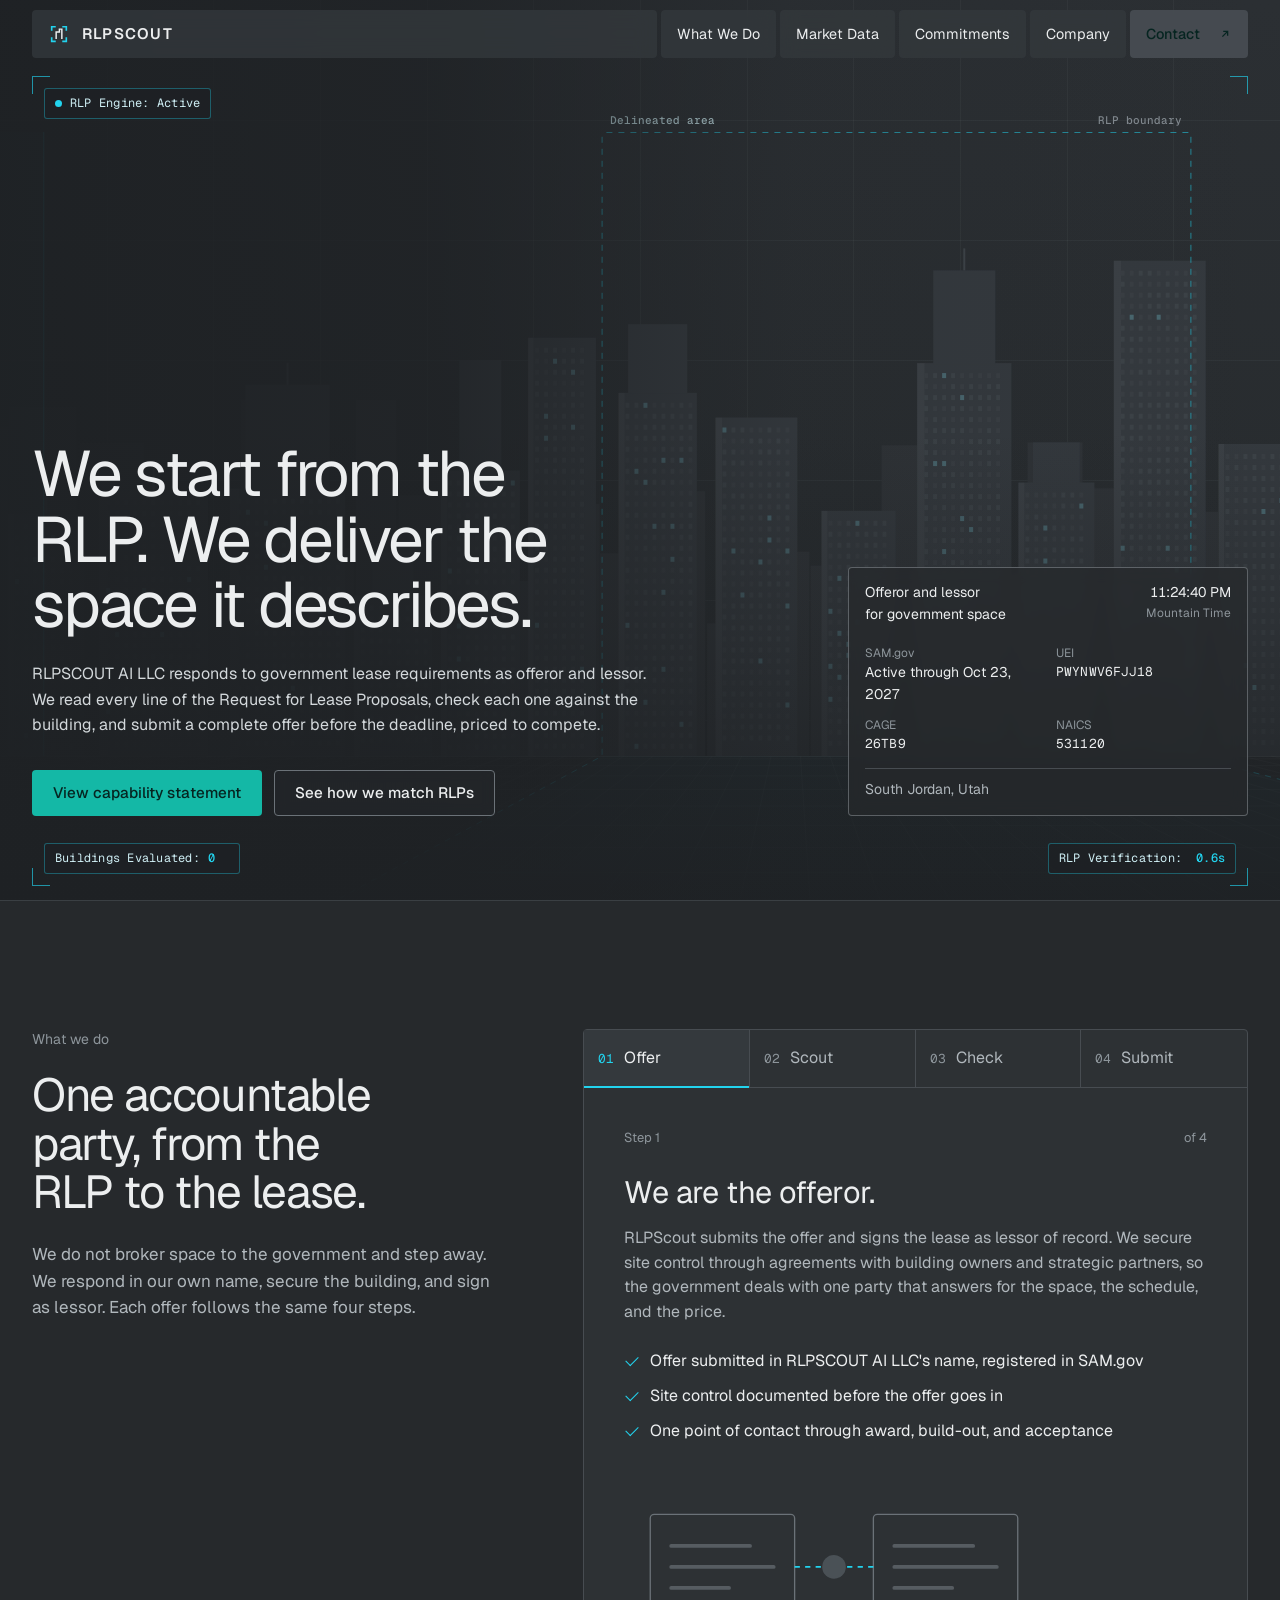
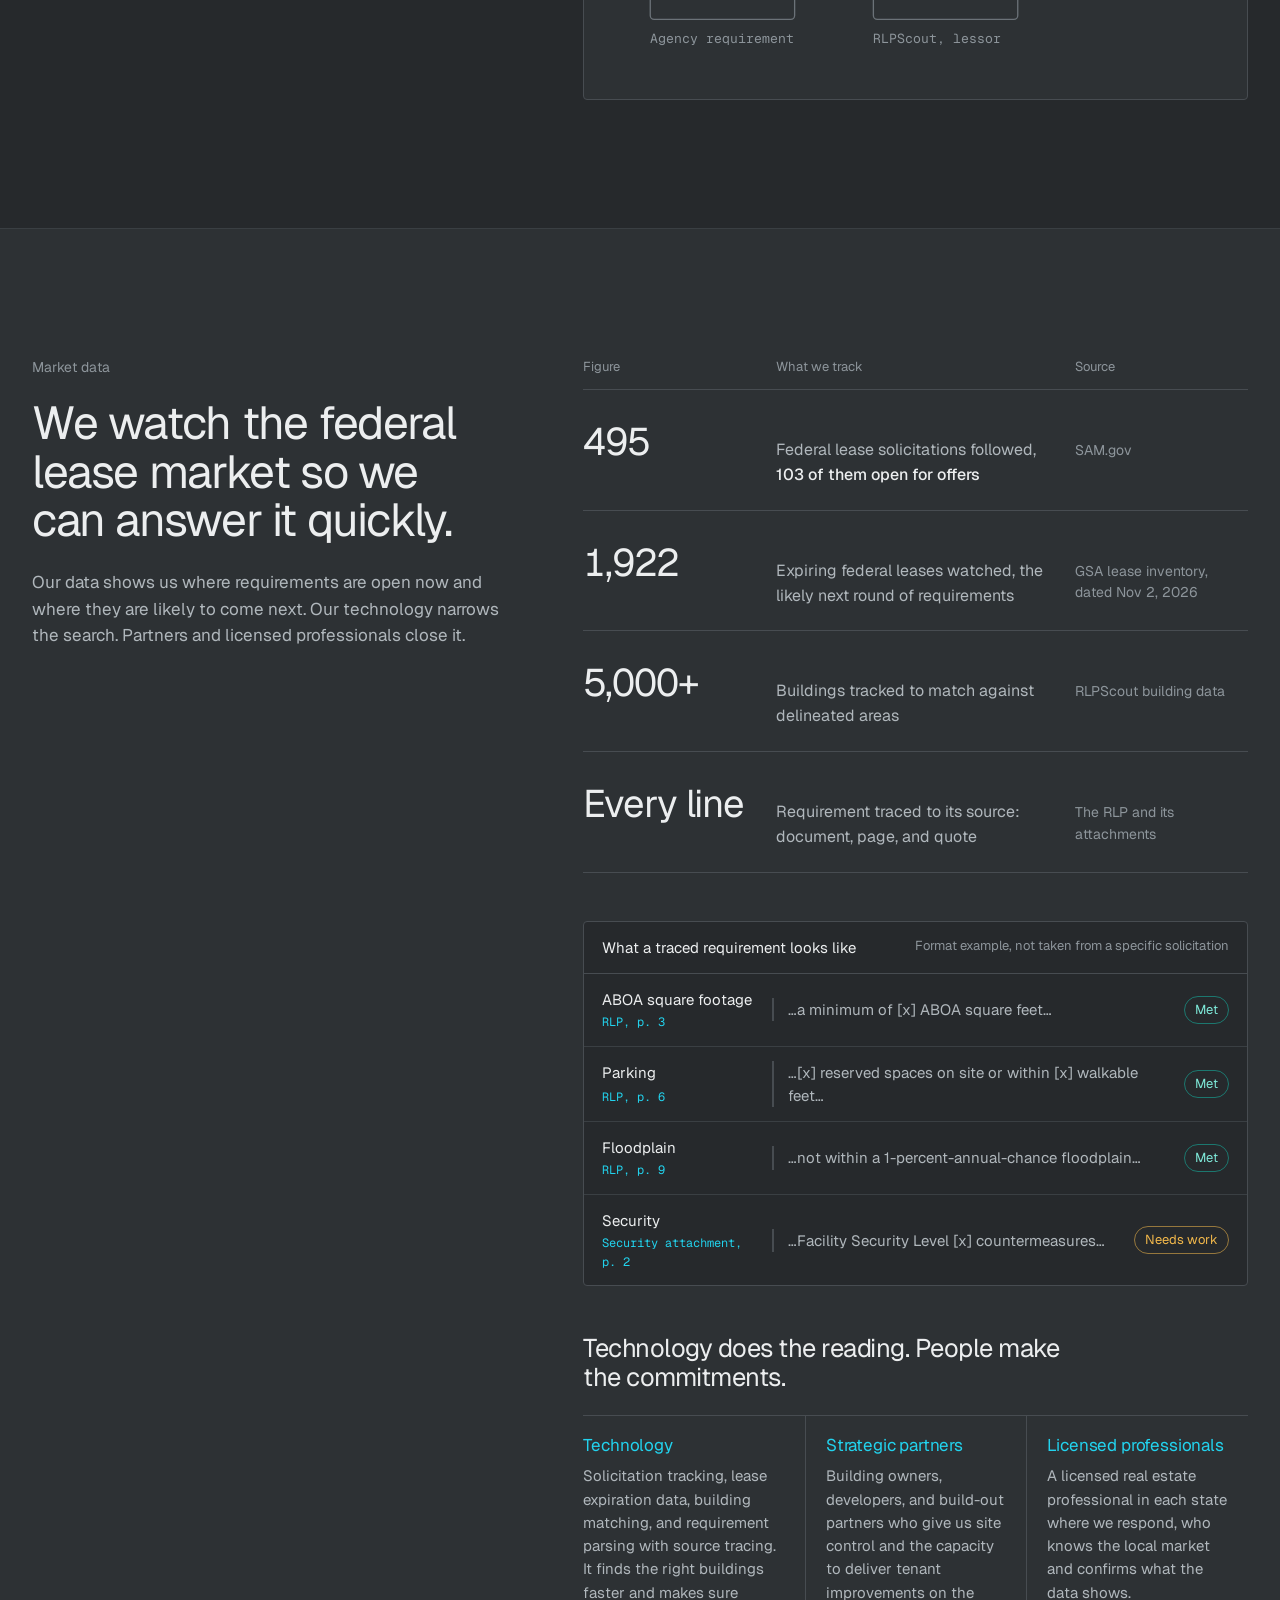
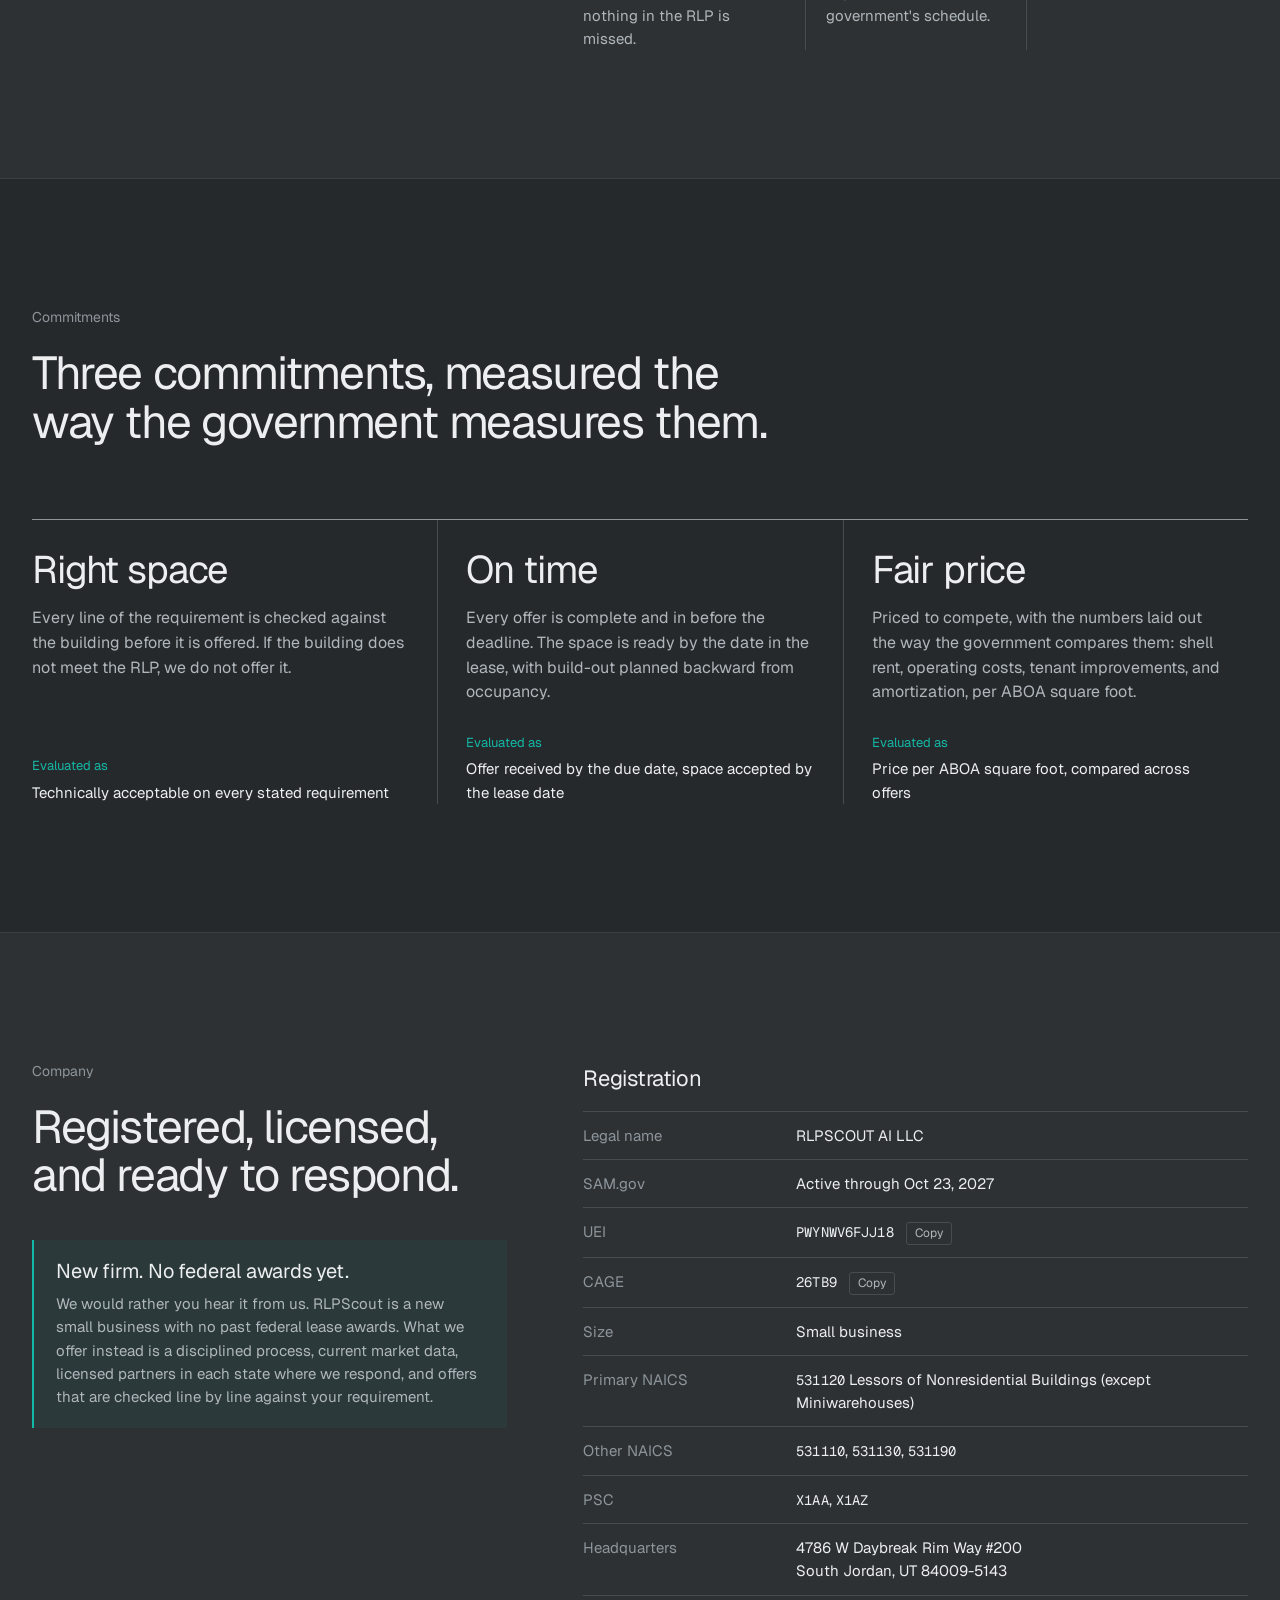
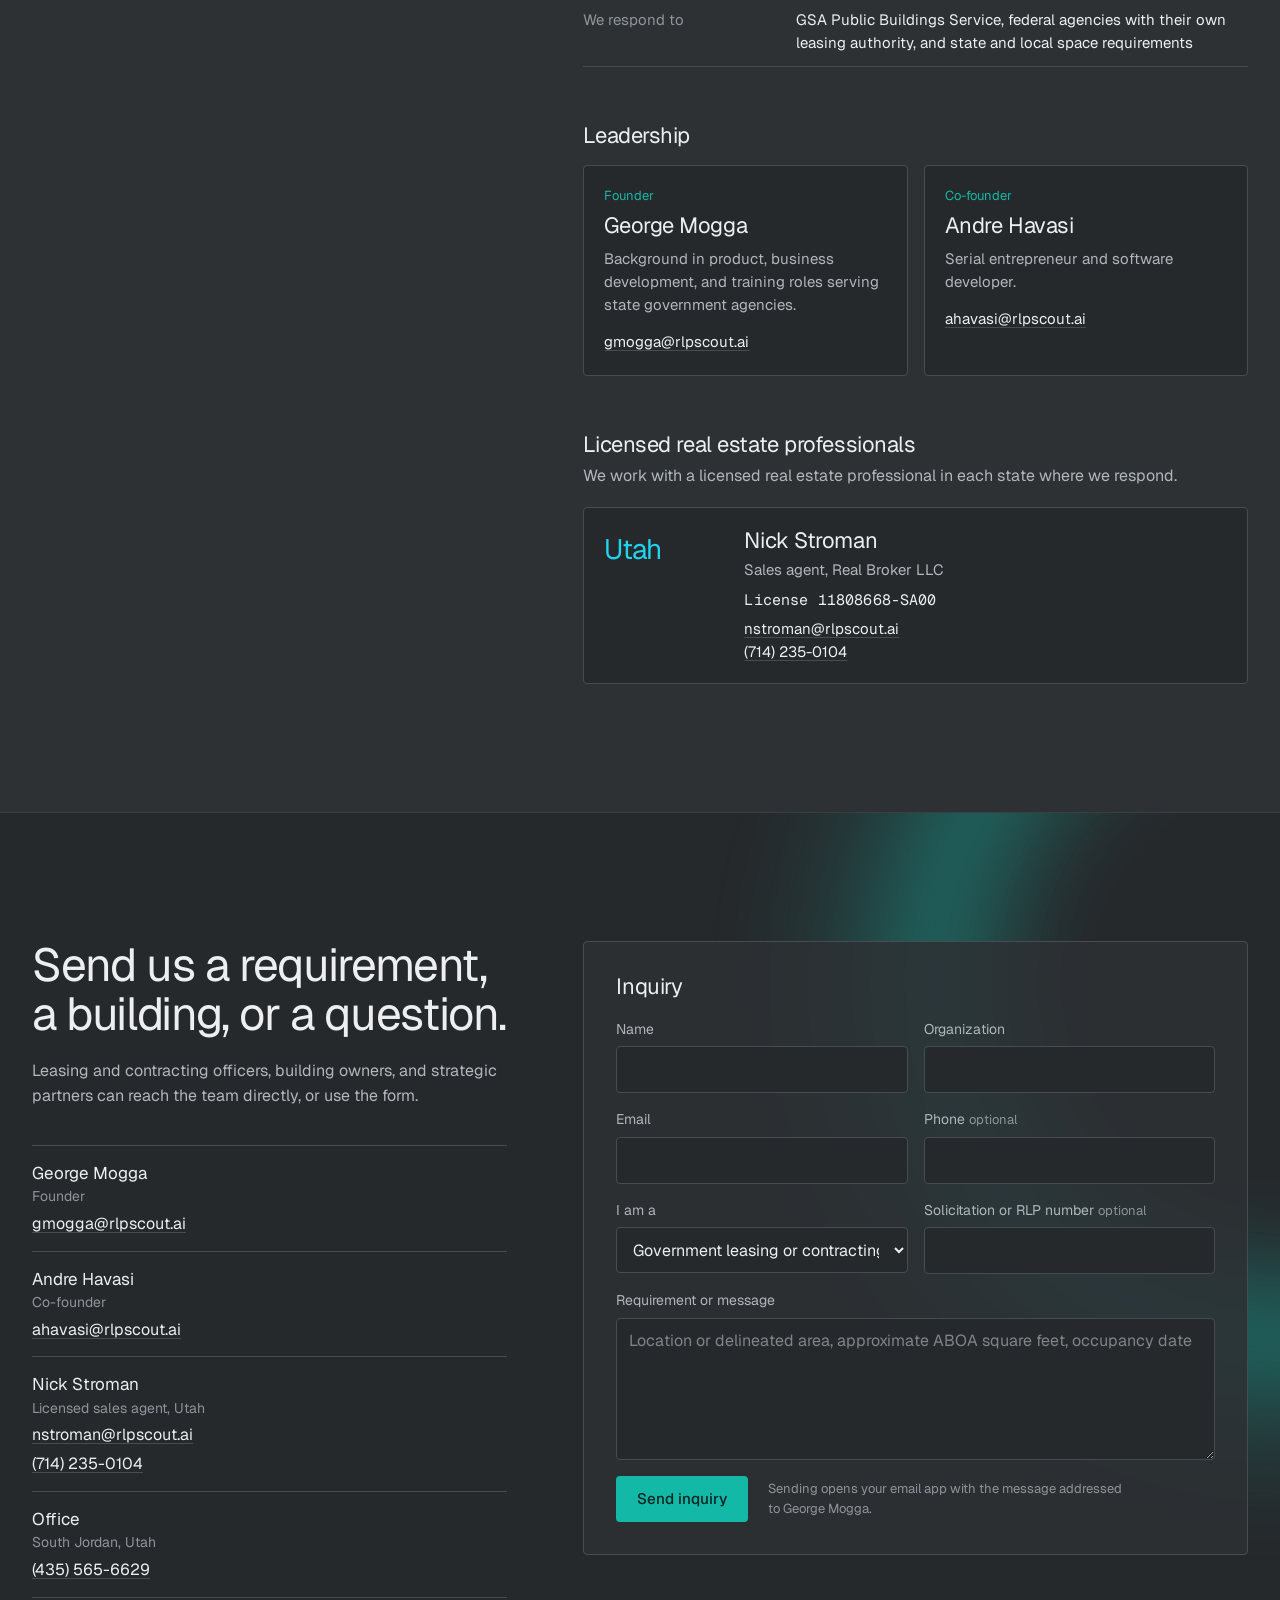
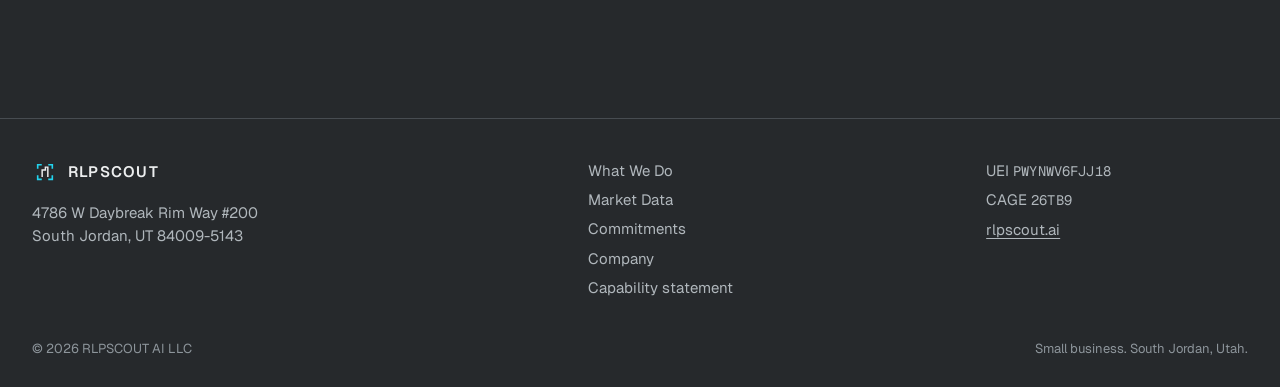
==== index.html @ c1b36104 "Add RLPSCOUT AI LLC website Responsive single-page site with canvas hero (delineated-area skyline sc" ====
<!doctype html>
<html lang="en">
<head>
  <meta charset="utf-8">
  <meta name="viewport" content="width=device-width, initial-scale=1">
  <title>RLPSCOUT AI LLC | Government lease offeror and lessor</title>
  <meta name="description" content="RLPSCOUT AI LLC responds to government Requests for Lease Proposals as offeror and lessor. We check every line of the RLP against the building, trace each requirement to its source, and submit complete offers on time at a competitive price.">
  <meta name="theme-color" content="#26292c">
  <link rel="icon" href="assets/mark.svg" type="image/svg+xml">
  <link rel="preconnect" href="https://fonts.googleapis.com">
  <link rel="preconnect" href="https://fonts.gstatic.com" crossorigin>
  <link href="https://fonts.googleapis.com/css2?family=Geist:wght@300;400;500;600&family=Geist+Mono:wght@400;500&display=swap" rel="stylesheet">
  <link rel="stylesheet" href="css/styles.css">
</head>
<body>
  <a class="skip" href="#main">Skip to content</a>

  <!-- ============ HEADER ============ -->
  <header class="site-header" id="top">
    <nav class="nav" aria-label="Primary">
      <a class="brand" href="#top" aria-label="RLPSCOUT home">
        <svg class="brand-mark" viewBox="0 0 32 32" aria-hidden="true">
          <path d="M7 12V7h5M20 7h5v5M25 20v5h-5M12 25H7v-5" stroke="currentColor" stroke-width="2" fill="none"/>
          <path d="M12.5 22V13.5h4V10h3v12" stroke="#eceeef" stroke-width="1.8" fill="none"/>
        </svg>
        <span class="brand-word">RLPSCOUT</span>
      </a>
      <button class="nav-toggle" type="button" aria-expanded="false" aria-controls="nav-links">
        <span class="sr-only">Menu</span>
        <span class="nav-toggle-bars" aria-hidden="true"></span>
      </button>
      <div class="nav-links" id="nav-links">
        <a href="#what-we-do">What We Do</a>
        <a href="#market-data">Market Data</a>
        <a href="#commitments">Commitments</a>
        <a href="#company">Company</a>
        <a class="nav-cta" href="#contact">Contact
          <svg viewBox="0 0 16 16" aria-hidden="true"><path d="M5 11l6-6M6 5h5v5" stroke="currentColor" stroke-width="1.5" fill="none"/></svg>
        </a>
      </div>
    </nav>
  </header>

  <main id="main">

    <!-- ============ HERO ============ -->
    <section class="hero" aria-labelledby="hero-title">
      <canvas class="hero-canvas" aria-hidden="true"></canvas>
      <div class="hero-scrim" aria-hidden="true"></div>
      <p class="sr-only">Animated illustration: a city skyline is scanned from left to right. Bounding boxes lock onto buildings inside an agency's delineated area and check square footage, parking, floodplain and source references. Buildings outside the boundary are marked excluded.</p>

      <div class="hud" aria-hidden="true">
        <div class="hud-corner tl"></div><div class="hud-corner tr"></div>
        <div class="hud-corner bl"></div><div class="hud-corner br"></div>
        <div class="hud-status"><span class="hud-dot"></span><span data-hud="status">RLP Engine: Active</span></div>
        <div class="hud-readout hud-left">Buildings Evaluated: <b data-hud="count">0</b></div>
        <div class="hud-readout hud-right">RLP Verification: <b data-hud="timer">0.0s</b></div>
      </div>

      <div class="hero-inner">
        <div class="hero-copy">
          <h1 id="hero-title">We start from the RLP. We deliver the space it describes.</h1>
          <p class="hero-lede">RLPSCOUT AI LLC responds to government lease requirements as offeror and lessor. We read every line of the Request for Lease Proposals, check each one against the building, and submit a complete offer before the deadline, priced to compete.</p>
          <div class="hero-actions">
            <button class="btn btn-primary" type="button" data-open-cap>View capability statement</button>
            <a class="btn btn-ghost" href="#what-we-do">See how we match RLPs</a>
          </div>
        </div>

        <aside class="hero-card" aria-label="Registration summary">
          <div class="hero-card-row">
            <p>Offeror and lessor<br>for government space</p>
            <p class="hero-clock"><span data-clock>--:--:--</span><small>Mountain Time</small></p>
          </div>
          <dl class="hero-card-data">
            <div><dt>SAM.gov</dt><dd>Active through Oct 23, 2027</dd></div>
            <div><dt>UEI</dt><dd class="mono">PWYNWV6FJJ18</dd></div>
            <div><dt>CAGE</dt><dd class="mono">26TB9</dd></div>
            <div><dt>NAICS</dt><dd class="mono">531120</dd></div>
          </dl>
          <p class="hero-card-addr">South Jordan, Utah</p>
        </aside>
      </div>
    </section>

    <!-- ============ HOW WE WORK ============ -->
    <section class="section" id="what-we-do" aria-labelledby="work-title">
      <div class="wrap split">
        <div class="split-head">
          <p class="section-label">What we do</p>
          <h2 id="work-title">One accountable party, from the RLP to the lease.</h2>
          <p class="section-intro">We do not broker space to the government and step away. We respond in our own name, secure the building, and sign as lessor. Each offer follows the same four steps.</p>
        </div>

        <div class="steps" data-steps>
          <div class="steps-tabs" role="tablist" aria-label="How we work">
            <button role="tab" id="tab-1" aria-controls="panel-1" aria-selected="true"><span>01</span> Offer</button>
            <button role="tab" id="tab-2" aria-controls="panel-2" aria-selected="false" tabindex="-1"><span>02</span> Scout</button>
            <button role="tab" id="tab-3" aria-controls="panel-3" aria-selected="false" tabindex="-1"><span>03</span> Check</button>
            <button role="tab" id="tab-4" aria-controls="panel-4" aria-selected="false" tabindex="-1"><span>04</span> Submit</button>
          </div>

          <article class="step-panel" role="tabpanel" id="panel-1" aria-labelledby="tab-1" tabindex="0">
            <div class="step-meta"><span>Step 1</span><span>of 4</span></div>
            <h3>We are the offeror.</h3>
            <p>RLPScout submits the offer and signs the lease as lessor of record. We secure site control through agreements with building owners and strategic partners, so the government deals with one party that answers for the space, the schedule, and the price.</p>
            <ul class="ticks">
              <li>Offer submitted in RLPSCOUT AI LLC's name, registered in SAM.gov</li>
              <li>Site control documented before the offer goes in</li>
              <li>One point of contact through award, build-out, and acceptance</li>
            </ul>
            <svg class="step-art" viewBox="0 0 320 140" aria-hidden="true">
              <rect x="20" y="30" width="110" height="80" rx="3" class="a-line"/>
              <path d="M36 54h60M36 70h78M36 86h44" class="a-dim"/>
              <rect x="190" y="30" width="110" height="80" rx="3" class="a-line"/>
              <path d="M206 54h60M206 70h78M206 86h44" class="a-dim"/>
              <path d="M130 70h60" class="a-accent" stroke-dasharray="4 4"/>
              <circle cx="160" cy="70" r="9" class="a-fill"/>
              <text x="20" y="128" class="a-text">Agency requirement</text>
              <text x="190" y="128" class="a-text">RLPScout, lessor</text>
            </svg>
          </article>

          <article class="step-panel" role="tabpanel" id="panel-2" aria-labelledby="tab-2" tabindex="0" hidden>
            <div class="step-meta"><span>Step 2</span><span>of 4</span></div>
            <h3>We search inside the delineated area.</h3>
            <p>The delineated area in the RLP is a hard boundary, so we treat it as one. We match the boundary against more than 5,000 tracked buildings, then work with our licensed real estate professional in that state to confirm availability, ownership, and the owner's willingness to commit.</p>
            <ul class="ticks">
              <li>Candidates plotted against the exact boundary streets</li>
              <li>Buildings outside the boundary excluded, not argued for</li>
              <li>Local market checked by a licensed professional on the ground</li>
            </ul>
            <svg class="step-art" viewBox="0 0 320 140" aria-hidden="true">
              <rect x="70" y="14" width="180" height="104" class="a-accent" stroke-dasharray="5 4"/>
              <rect x="22" y="70" width="24" height="40" class="a-dim-fill"/>
              <rect x="96" y="52" width="34" height="58" class="a-fill"/>
              <rect x="146" y="38" width="28" height="72" class="a-fill"/>
              <rect x="190" y="62" width="40" height="48" class="a-dim-fill"/>
              <rect x="276" y="48" width="26" height="62" class="a-dim-fill"/>
              <rect x="92" y="48" width="42" height="66" class="a-line-accent"/>
              <rect x="142" y="34" width="36" height="80" class="a-line-accent"/>
              <text x="74" y="132" class="a-text">Delineated area</text>
              <text x="250" y="132" class="a-text">Excluded</text>
            </svg>
          </article>

          <article class="step-panel" role="tabpanel" id="panel-3" aria-labelledby="tab-3" tabindex="0" hidden>
            <div class="step-meta"><span>Step 3</span><span>of 4</span></div>
            <h3>We check every line against the building.</h3>
            <p>We parse the RLP and its attachments into individual requirements: ABOA square footage, parking, security, floodplain, accessibility, fire and life safety, and the delivery schedule. Every requirement is traced to its source, by document, page, and quote, and marked as met, not met, or needing work before we offer.</p>
            <ul class="ticks">
              <li>Each requirement linked to the exact page and wording</li>
              <li>Gaps found before submission, not after award</li>
              <li>A reviewer can follow every decision back to the RLP</li>
            </ul>
            <svg class="step-art" viewBox="0 0 320 140" aria-hidden="true">
              <rect x="20" y="16" width="280" height="24" rx="2" class="a-line"/>
              <rect x="20" y="48" width="280" height="24" rx="2" class="a-line"/>
              <rect x="20" y="80" width="280" height="24" rx="2" class="a-line"/>
              <path d="M32 28h110M32 60h90M32 92h120" class="a-dim"/>
              <text x="200" y="32" class="a-text">p.14</text>
              <text x="200" y="64" class="a-text">p.22</text>
              <text x="200" y="96" class="a-text">p.31</text>
              <path d="M272 28l5 5 9-10M272 60l5 5 9-10" class="a-accent"/>
              <path d="M274 87l10 10M284 87l-10 10" class="a-warn"/>
              <text x="20" y="128" class="a-text">Requirement, source, status</text>
            </svg>
          </article>

          <article class="step-panel" role="tabpanel" id="panel-4" aria-labelledby="tab-4" tabindex="0" hidden>
            <div class="step-meta"><span>Step 4</span><span>of 4</span></div>
            <h3>We submit a complete package before the deadline.</h3>
            <p>An incomplete offer is a weak offer. We assemble everything the RLP asks for, check it against the submission list, and deliver it before the due date and time.</p>
            <ul class="forms-list">
              <li><b>GSA Form 1364</b> Proposal to Lease Space</li>
              <li><b>GSA Form 1217</b> Lessor's Annual Cost Statement</li>
              <li><b>GSA Form 3518-SAM</b> Representations and Certifications</li>
              <li><b>GSA Form 12000</b> Prelease Fire Protection and Life Safety Evaluation</li>
              <li><b>Floor plans</b> Showing the offered space and ABOA calculation</li>
              <li><b>Site control</b> Evidence of the right to offer the building</li>
              <li><b>FEMA flood map</b> Floodplain status for the site</li>
            </ul>
          </article>
        </div>
      </div>
    </section>

    <!-- ============ MARKET DATA ============ -->
    <section class="section section-alt" id="market-data" aria-labelledby="data-title">
      <div class="wrap split">
        <div class="split-head">
          <p class="section-label">Market data</p>
          <h2 id="data-title">We watch the federal lease market so we can answer it quickly.</h2>
          <p class="section-intro">Our data shows us where requirements are open now and where they are likely to come next. Our technology narrows the search. Partners and licensed professionals close it.</p>
        </div>

        <div class="data-body">
          <table class="ledger">
            <caption class="sr-only">What RLPScout tracks</caption>
            <thead>
              <tr><th scope="col">Figure</th><th scope="col">What we track</th><th scope="col">Source</th></tr>
            </thead>
            <tbody>
              <tr>
                <td class="ledger-num">495</td>
                <td>Federal lease solicitations followed, <strong>103 of them open for offers</strong></td>
                <td>SAM.gov</td>
              </tr>
              <tr>
                <td class="ledger-num">1,922</td>
                <td>Expiring federal leases watched, the likely next round of requirements</td>
                <td>GSA lease inventory, dated Nov 2, 2026</td>
              </tr>
              <tr>
                <td class="ledger-num">5,000+</td>
                <td>Buildings tracked to match against delineated areas</td>
                <td>RLPScout building data</td>
              </tr>
              <tr>
                <td class="ledger-num">Every line</td>
                <td>Requirement traced to its source: document, page, and quote</td>
                <td>The RLP and its attachments</td>
              </tr>
            </tbody>
          </table>

          <figure class="trace">
            <figcaption>
              <span>What a traced requirement looks like</span>
              <small>Format example, not taken from a specific solicitation</small>
            </figcaption>
            <div class="trace-rows" role="list">
              <div class="trace-row" role="listitem">
                <span class="trace-req">ABOA square footage</span>
                <span class="trace-src">RLP, p. 3</span>
                <q>…a minimum of [x] ABOA square feet…</q>
                <span class="status ok">Met</span>
              </div>
              <div class="trace-row" role="listitem">
                <span class="trace-req">Parking</span>
                <span class="trace-src">RLP, p. 6</span>
                <q>…[x] reserved spaces on site or within [x] walkable feet…</q>
                <span class="status ok">Met</span>
              </div>
              <div class="trace-row" role="listitem">
                <span class="trace-req">Floodplain</span>
                <span class="trace-src">RLP, p. 9</span>
                <q>…not within a 1-percent-annual-chance floodplain…</q>
                <span class="status ok">Met</span>
              </div>
              <div class="trace-row" role="listitem">
                <span class="trace-req">Security</span>
                <span class="trace-src">Security attachment, p. 2</span>
                <q>…Facility Security Level [x] countermeasures…</q>
                <span class="status work">Needs work</span>
              </div>
            </div>
          </figure>

          <div class="staffing">
            <h3>Technology does the reading. People make the commitments.</h3>
            <div class="staffing-grid">
              <div>
                <h4>Technology</h4>
                <p>Solicitation tracking, lease expiration data, building matching, and requirement parsing with source tracing. It finds the right buildings faster and makes sure nothing in the RLP is missed.</p>
              </div>
              <div>
                <h4>Strategic partners</h4>
                <p>Building owners, developers, and build-out partners who give us site control and the capacity to deliver tenant improvements on the government's schedule.</p>
              </div>
              <div>
                <h4>Licensed professionals</h4>
                <p>A licensed real estate professional in each state where we respond, who knows the local market and confirms what the data shows.</p>
              </div>
            </div>
          </div>
        </div>
      </div>
    </section>

    <!-- ============ COMMITMENTS ============ -->
    <section class="section" id="commitments" aria-labelledby="commit-title">
      <div class="wrap">
        <div class="commit-head">
          <p class="section-label">Commitments</p>
          <h2 id="commit-title">Three commitments, measured the way the government measures them.</h2>
        </div>
        <ol class="commit-grid">
          <li class="commit">
            <h3>Right space</h3>
            <p>Every line of the requirement is checked against the building before it is offered. If the building does not meet the RLP, we do not offer it.</p>
            <p class="commit-measure"><span>Evaluated as</span> Technically acceptable on every stated requirement</p>
          </li>
          <li class="commit">
            <h3>On time</h3>
            <p>Every offer is complete and in before the deadline. The space is ready by the date in the lease, with build-out planned backward from occupancy.</p>
            <p class="commit-measure"><span>Evaluated as</span> Offer received by the due date, space accepted by the lease date</p>
          </li>
          <li class="commit">
            <h3>Fair price</h3>
            <p>Priced to compete, with the numbers laid out the way the government compares them: shell rent, operating costs, tenant improvements, and amortization, per ABOA square foot.</p>
            <p class="commit-measure"><span>Evaluated as</span> Price per ABOA square foot, compared across offers</p>
          </li>
        </ol>
      </div>
    </section>

    <!-- ============ COMPANY ============ -->
    <section class="section section-alt" id="company" aria-labelledby="company-title">
      <div class="wrap split">
        <div class="split-head">
          <p class="section-label">Company</p>
          <h2 id="company-title">Registered, licensed, and ready to respond.</h2>
          <div class="candor">
            <h3>New firm. No federal awards yet.</h3>
            <p>We would rather you hear it from us. RLPScout is a new small business with no past federal lease awards. What we offer instead is a disciplined process, current market data, licensed partners in each state where we respond, and offers that are checked line by line against your requirement.</p>
          </div>
        </div>

        <div class="company-body">
          <table class="registry">
            <caption>Registration</caption>
            <tbody>
              <tr><th scope="row">Legal name</th><td>RLPSCOUT AI LLC</td></tr>
              <tr><th scope="row">SAM.gov</th><td>Active through Oct 23, 2027</td></tr>
              <tr><th scope="row">UEI</th><td><span class="mono">PWYNWV6FJJ18</span> <button class="copy" type="button" data-copy="PWYNWV6FJJ18">Copy</button></td></tr>
              <tr><th scope="row">CAGE</th><td><span class="mono">26TB9</span> <button class="copy" type="button" data-copy="26TB9">Copy</button></td></tr>
              <tr><th scope="row">Size</th><td>Small business</td></tr>
              <tr><th scope="row">Primary NAICS</th><td><span class="mono">531120</span> Lessors of Nonresidential Buildings (except Miniwarehouses)</td></tr>
              <tr><th scope="row">Other NAICS</th><td><span class="mono">531110</span>, <span class="mono">531130</span>, <span class="mono">531190</span></td></tr>
              <tr><th scope="row">PSC</th><td><span class="mono">X1AA</span>, <span class="mono">X1AZ</span></td></tr>
              <tr><th scope="row">Headquarters</th><td>4786 W Daybreak Rim Way #200<br>South Jordan, UT 84009-5143</td></tr>
              <tr><th scope="row">We respond to</th><td>GSA Public Buildings Service, federal agencies with their own leasing authority, and state and local space requirements</td></tr>
            </tbody>
          </table>

          <h3 class="sub-head">Leadership</h3>
          <div class="people">
            <div class="person">
              <p class="person-role">Founder</p>
              <h4>George Mogga</h4>
              <p>Background in product, business development, and training roles serving state government agencies.</p>
              <a href="mailto:gmogga@rlpscout.ai">gmogga@rlpscout.ai</a>
            </div>
            <div class="person">
              <p class="person-role">Co-founder</p>
              <h4>Andre Havasi</h4>
              <p>Serial entrepreneur and software developer.</p>
              <a href="mailto:ahavasi@rlpscout.ai">ahavasi@rlpscout.ai</a>
            </div>
          </div>

          <h3 class="sub-head">Licensed real estate professionals</h3>
          <p class="sub-intro">We work with a licensed real estate professional in each state where we respond.</p>
          <div class="license">
            <div class="license-state">Utah</div>
            <div class="license-body">
              <h4>Nick Stroman</h4>
              <p>Sales agent, Real Broker LLC</p>
              <p class="mono license-no">License 11808668-SA00</p>
              <p><a href="mailto:nstroman@rlpscout.ai">nstroman@rlpscout.ai</a><br><a href="tel:+17142350104">(714) 235-0104</a></p>
            </div>
          </div>
        </div>
      </div>
    </section>

    <!-- ============ CONTACT ============ -->
    <section class="contact" id="contact" aria-labelledby="contact-title">
      <div class="contact-glow" aria-hidden="true"></div>
      <div class="wrap contact-grid">
        <div class="contact-intro">
          <h2 id="contact-title">Send us a requirement, a building, or a question.</h2>
          <p>Leasing and contracting officers, building owners, and strategic partners can reach the team directly, or use the form.</p>

          <ul class="directory">
            <li>
              <span class="dir-name">George Mogga</span><span class="dir-role">Founder</span>
              <a href="mailto:gmogga@rlpscout.ai">gmogga@rlpscout.ai</a>
            </li>
            <li>
              <span class="dir-name">Andre Havasi</span><span class="dir-role">Co-founder</span>
              <a href="mailto:ahavasi@rlpscout.ai">ahavasi@rlpscout.ai</a>
            </li>
            <li>
              <span class="dir-name">Nick Stroman</span><span class="dir-role">Licensed sales agent, Utah</span>
              <a href="mailto:nstroman@rlpscout.ai">nstroman@rlpscout.ai</a>
              <a href="tel:+17142350104">(714) 235-0104</a>
            </li>
            <li>
              <span class="dir-name">Office</span><span class="dir-role">South Jordan, Utah</span>
              <a href="tel:+14355656629">(435) 565-6629</a>
            </li>
          </ul>
        </div>

        <form class="inquiry" novalidate data-inquiry>
          <h3>Inquiry</h3>
          <div class="field-row">
            <div class="field">
              <label for="f-name">Name</label>
              <input id="f-name" name="name" autocomplete="name" required>
              <p class="field-error" id="e-name" hidden>Enter your name.</p>
            </div>
            <div class="field">
              <label for="f-org">Organization</label>
              <input id="f-org" name="organization" autocomplete="organization" required>
              <p class="field-error" id="e-org" hidden>Enter your agency or company.</p>
            </div>
          </div>
          <div class="field-row">
            <div class="field">
              <label for="f-email">Email</label>
              <input id="f-email" name="email" type="email" autocomplete="email" required>
              <p class="field-error" id="e-email" hidden>Enter an email address like name@agency.gov.</p>
            </div>
            <div class="field">
              <label for="f-phone">Phone <span class="opt">optional</span></label>
              <input id="f-phone" name="phone" type="tel" autocomplete="tel">
            </div>
          </div>
          <div class="field-row">
            <div class="field">
              <label for="f-role">I am a</label>
              <select id="f-role" name="role">
                <option>Government leasing or contracting officer</option>
                <option>Building owner</option>
                <option>Strategic partner</option>
                <option>Other</option>
              </select>
            </div>
            <div class="field">
              <label for="f-sol">Solicitation or RLP number <span class="opt">optional</span></label>
              <input id="f-sol" name="solicitation">
            </div>
          </div>
          <div class="field">
            <label for="f-msg">Requirement or message</label>
            <textarea id="f-msg" name="message" rows="5" required placeholder="Location or delineated area, approximate ABOA square feet, occupancy date"></textarea>
            <p class="field-error" id="e-msg" hidden>Tell us what you need, even briefly.</p>
          </div>
          <div class="form-foot">
            <button class="btn btn-primary" type="submit">Send inquiry</button>
            <p class="form-note" data-form-note>Sending opens your email app with the message addressed to George Mogga.</p>
          </div>
        </form>
      </div>

      <footer class="site-footer">
        <div class="wrap footer-grid">
          <div>
            <a class="brand" href="#top" aria-label="Back to top">
              <svg class="brand-mark" viewBox="0 0 32 32" aria-hidden="true">
                <path d="M7 12V7h5M20 7h5v5M25 20v5h-5M12 25H7v-5" stroke="currentColor" stroke-width="2" fill="none"/>
                <path d="M12.5 22V13.5h4V10h3v12" stroke="#eceeef" stroke-width="1.8" fill="none"/>
              </svg>
              <span class="brand-word">RLPSCOUT</span>
            </a>
            <p class="footer-addr">4786 W Daybreak Rim Way #200<br>South Jordan, UT 84009-5143</p>
          </div>
          <nav aria-label="Footer">
            <a href="#what-we-do">What We Do</a>
            <a href="#market-data">Market Data</a>
            <a href="#commitments">Commitments</a>
            <a href="#company">Company</a>
            <button type="button" class="linklike" data-open-cap>Capability statement</button>
          </nav>
          <div class="footer-reg">
            <p>UEI <span class="mono">PWYNWV6FJJ18</span></p>
            <p>CAGE <span class="mono">26TB9</span></p>
            <p><a href="https://rlpscout.ai">rlpscout.ai</a></p>
          </div>
        </div>
        <div class="wrap footer-base">
          <p>© 2026 RLPSCOUT AI LLC</p>
          <p>Small business. South Jordan, Utah.</p>
        </div>
      </footer>
    </section>
  </main>

  <!-- ============ CAPABILITY STATEMENT ============ -->
  <dialog class="cap-dialog" id="cap-dialog" aria-labelledby="cap-title">
    <div class="cap-toolbar">
      <p>Capability statement</p>
      <div>
        <button class="btn btn-primary btn-sm" type="button" data-print-cap>Print or save as PDF</button>
        <button class="btn btn-ghost btn-sm" type="button" data-close-cap>Close</button>
      </div>
    </div>
    <article class="cap-sheet" id="cap-sheet">
      <header class="cap-head">
        <div>
          <p class="cap-brand">RLPSCOUT AI LLC</p>
          <h2 id="cap-title">Capability statement</h2>
          <p class="cap-sub">Government lease offeror and lessor</p>
        </div>
        <div class="cap-contact">
          <p>4786 W Daybreak Rim Way #200<br>South Jordan, UT 84009-5143</p>
          <p>(435) 565-6629<br>rlpscout.ai</p>
        </div>
      </header>

      <div class="cap-cols">
        <div>
          <h3>Company overview</h3>
          <p>RLPSCOUT AI LLC responds to government Requests for Lease Proposals as offeror and lessor. We start from the agency's exact requirement, search only inside the delineated area, check every line of the RLP against the building, and submit complete offers before the deadline, priced to compete.</p>

          <h3>Core capabilities</h3>
          <ul>
            <li>Acting as offeror and lessor of record for leased space</li>
            <li>Building search and matching inside delineated areas</li>
            <li>Line-by-line requirement checks, each traced to document, page, and quote</li>
            <li>Complete offer packages: GSA Forms 1364, 1217, 3518-SAM, 12000, plans, site control, FEMA flood maps</li>
            <li>Pricing laid out per ABOA square foot, the way the government compares offers</li>
          </ul>

          <h3>Differentiators</h3>
          <ul>
            <li>495 federal lease solicitations followed on SAM.gov, 103 open for offers</li>
            <li>1,922 expiring federal leases watched from the GSA lease inventory (dated Nov 2, 2026)</li>
            <li>5,000+ buildings tracked to match against delineated areas</li>
            <li>A licensed real estate professional in each state where we respond</li>
          </ul>

          <h3>Commitments</h3>
          <p><b>Right space.</b> Every line checked before the building is offered. <b>On time.</b> Offers complete and in before the deadline; space ready by the lease date. <b>Fair price.</b> Priced to compete, laid out the way the government compares.</p>
        </div>

        <div>
          <h3>Registration</h3>
          <dl class="cap-dl">
            <dt>SAM.gov</dt><dd>Active through Oct 23, 2027</dd>
            <dt>UEI</dt><dd>PWYNWV6FJJ18</dd>
            <dt>CAGE</dt><dd>26TB9</dd>
            <dt>Size</dt><dd>Small business</dd>
            <dt>Primary NAICS</dt><dd>531120</dd>
            <dt>Other NAICS</dt><dd>531110, 531130, 531190</dd>
            <dt>PSC</dt><dd>X1AA, X1AZ</dd>
          </dl>

          <h3>Customers served</h3>
          <p>GSA Public Buildings Service, federal agencies with their own leasing authority, and state and local space requirements.</p>

          <h3>Past performance</h3>
          <p>New firm. No federal awards yet.</p>

          <h3>Contacts</h3>
          <p><b>George Mogga</b>, Founder<br>gmogga@rlpscout.ai</p>
          <p><b>Andre Havasi</b>, Co-founder<br>ahavasi@rlpscout.ai</p>
          <p><b>Nick Stroman</b>, Licensed sales agent (Utah)<br>License 11808668-SA00, Real Broker LLC<br>nstroman@rlpscout.ai, (714) 235-0104</p>
        </div>
      </div>
    </article>
  </dialog>

  <div class="toast" role="status" aria-live="polite" data-toast></div>

  <script src="js/hero.js" defer></script>
  <script src="js/main.js" defer></script>
</body>
</html>
---- css/styles.css ----
/* RLPSCOUT AI LLC
   Tokens: charcoal architectural base, cyan/teal inspection accent. */
:root {
  --bg: #26292c;
  --bg-2: #2d3134;
  --bg-3: #34393d;
  --line: #474c51;
  --line-soft: #3a3f43;
  --ink: #eceeef;
  --ink-2: #b0b7bc;
  --ink-3: #8d959b;
  --cyan: #22d3ee;
  --teal: #14b8a6;
  --teal-ink: #062521;
  --warn: #f2b84b;

  --font: "Geist", "Helvetica Neue", Arial, sans-serif;
  --mono: "Geist Mono", ui-monospace, "SF Mono", Menlo, monospace;

  --gutter: clamp(16px, 3vw, 32px);
  --max: 1320px;
  --nav-h: 64px;
  --r-sm: 4px;
  --r-md: 8px;
}

*, *::before, *::after { box-sizing: border-box; }
html { scroll-behavior: smooth; scroll-padding-top: calc(var(--nav-h) + 16px); -webkit-text-size-adjust: 100%; }
body {
  margin: 0;
  background: var(--bg);
  color: var(--ink);
  font-family: var(--font);
  font-size: 1rem;
  line-height: 1.55;
  font-weight: 400;
  -webkit-font-smoothing: antialiased;
  overflow-x: hidden;
}
h1, h2, h3, h4 { margin: 0; font-weight: 400; line-height: 1.1; letter-spacing: -0.02em; }
p { margin: 0; }
a { color: inherit; }
img, svg, canvas { display: block; }
button, input, select, textarea { font: inherit; color: inherit; }
.mono { font-family: var(--mono); font-size: 0.92em; letter-spacing: 0.01em; }
.sr-only { position: absolute; width: 1px; height: 1px; margin: -1px; overflow: hidden; clip: rect(0 0 0 0); white-space: nowrap; border: 0; }
.skip { position: absolute; left: 12px; top: -60px; z-index: 100; padding: 10px 14px; background: var(--teal); color: var(--teal-ink); border-radius: var(--r-sm); text-decoration: none; }
.skip:focus { top: 12px; }
:focus-visible { outline: 2px solid var(--cyan); outline-offset: 3px; border-radius: 2px; }

.wrap { width: 100%; max-width: var(--max); margin: 0 auto; padding: 0 var(--gutter); }

/* ---------- Buttons ---------- */
.btn {
  display: inline-flex; align-items: center; justify-content: center; gap: 10px;
  min-height: 46px; padding: 0 20px;
  border-radius: var(--r-sm); border: 1px solid transparent;
  font-size: 0.95rem; font-weight: 500; text-decoration: none; cursor: pointer;
  transition: background-color .2s, border-color .2s, color .2s;
}
.btn-primary { background: var(--teal); color: var(--teal-ink); }
.btn-primary:hover { background: #2dd4bf; }
.btn-ghost { background: rgba(38, 41, 44, 0.55); border-color: #6b7278; color: var(--ink); backdrop-filter: blur(6px); }
.btn-ghost:hover { border-color: var(--ink); }
.btn-sm { min-height: 36px; padding: 0 14px; font-size: 0.875rem; }

/* ---------- Header ---------- */
.site-header {
  position: fixed; inset: 0 0 auto 0; z-index: 50;
  padding: 10px var(--gutter);
}
.nav {
  max-width: var(--max); margin: 0 auto; height: 48px;
  display: flex; align-items: stretch; gap: 4px;
}
.brand {
  display: flex; align-items: center; gap: 10px; text-decoration: none;
  color: var(--cyan);
}
.nav > .brand {
  flex: 1; padding: 0 14px; border-radius: var(--r-sm);
  background: rgba(52, 57, 61, 0.78); backdrop-filter: blur(10px);
}
.brand-mark { width: 26px; height: 26px; flex: none; }
.brand-word { color: var(--ink); font-weight: 600; letter-spacing: 0.08em; font-size: 0.95rem; }
.nav-links { display: flex; gap: 4px; }
.nav-links a {
  display: flex; align-items: center; padding: 0 16px; border-radius: var(--r-sm);
  background: rgba(52, 57, 61, 0.78); backdrop-filter: blur(10px);
  font-size: 0.9rem; text-decoration: none; color: var(--ink);
  transition: background-color .2s;
}
.nav-links a:hover, .nav-links a[aria-current="true"] { background: rgba(72, 78, 83, 0.92); }
.nav-links .nav-cta { background: var(--teal); color: var(--teal-ink); font-weight: 500; gap: 18px; }
.nav-links .nav-cta:hover { background: #2dd4bf; }
.nav-cta svg { width: 14px; height: 14px; }
.nav-toggle { display: none; }

@media (max-width: 900px) {
  .nav { flex-wrap: wrap; height: auto; }
  .nav > .brand { height: 48px; }
  .nav-toggle {
    display: flex; align-items: center; justify-content: center; width: 48px; height: 48px;
    border: 0; border-radius: var(--r-sm); background: rgba(52, 57, 61, 0.9); cursor: pointer;
  }
  .nav-toggle-bars, .nav-toggle-bars::before, .nav-toggle-bars::after {
    display: block; width: 18px; height: 1.5px; background: var(--ink); position: relative; transition: transform .25s, background-color .25s;
  }
  .nav-toggle-bars::before, .nav-toggle-bars::after { content: ""; position: absolute; left: 0; }
  .nav-toggle-bars::before { top: -6px; }
  .nav-toggle-bars::after { top: 6px; }
  .nav-toggle[aria-expanded="true"] .nav-toggle-bars { background: transparent; }
  .nav-toggle[aria-expanded="true"] .nav-toggle-bars::before { transform: translateY(6px) rotate(45deg); }
  .nav-toggle[aria-expanded="true"] .nav-toggle-bars::after { transform: translateY(-6px) rotate(-45deg); }
  .nav-links {
    display: none; flex-basis: 100%; flex-direction: column; gap: 4px; padding-top: 4px;
  }
  .nav-links.open { display: flex; }
  .nav-links a { height: 50px; background: rgba(45, 49, 52, 0.97); }
  .nav-links .nav-cta { justify-content: space-between; }
}

/* ---------- Hero ---------- */
.hero {
  position: relative; min-height: max(680px, 100svh);
  display: flex; align-items: flex-end;
  overflow: hidden; isolation: isolate;
  background: #22252800;
}
.hero-canvas { position: absolute; inset: 0; width: 100%; height: 100%; z-index: -2; }
.hero-scrim {
  position: absolute; inset: 0; z-index: -1; pointer-events: none;
  background:
    linear-gradient(90deg, rgba(30, 33, 36, 0.94) 0%, rgba(30, 33, 36, 0.78) 34%, rgba(30, 33, 36, 0.12) 62%, rgba(30, 33, 36, 0) 100%),
    linear-gradient(0deg, rgba(30, 33, 36, 0.92) 0%, rgba(30, 33, 36, 0.35) 30%, rgba(30, 33, 36, 0) 52%);
}
.hero-inner {
  width: 100%; max-width: var(--max); margin: 0 auto;
  padding: 140px var(--gutter) 84px;
  display: grid; grid-template-columns: minmax(0, 1.25fr) minmax(0, 1fr); gap: 32px; align-items: end;
}
.hero-copy { max-width: 680px; }
.hero h1 {
  font-size: clamp(2.4rem, 5vw, 4.4rem);
  line-height: 1.02; letter-spacing: -0.035em; font-weight: 400;
  text-wrap: balance;
}
.hero-lede {
  margin-top: 24px; max-width: 56ch;
  font-size: clamp(1rem, 1.25vw, 1.125rem); color: #d3d8db; line-height: 1.6;
}
.hero-actions { margin-top: 32px; display: flex; flex-wrap: wrap; gap: 12px; }

.hero-card {
  justify-self: end; width: min(100%, 400px);
  border: 1px solid rgba(176, 183, 188, 0.4); border-radius: var(--r-sm);
  background: rgba(38, 41, 44, 0.72); backdrop-filter: blur(8px);
  padding: 14px 16px; font-size: 0.875rem;
}
.hero-card-row { display: flex; justify-content: space-between; gap: 16px; }
.hero-clock { text-align: right; font-variant-numeric: tabular-nums; }
.hero-clock small { display: block; color: var(--ink-3); font-size: 0.75rem; }
.hero-card-data { margin: 18px 0 0; display: grid; grid-template-columns: 1fr 1fr; gap: 10px 16px; }
.hero-card-data div { display: flex; flex-direction: column; }
.hero-card-data dt { color: var(--ink-3); font-size: 0.75rem; }
.hero-card-data dd { margin: 0; }
.hero-card-addr { margin-top: 14px; padding-top: 10px; border-top: 1px solid var(--line); color: var(--ink-2); }

/* HUD */
.hud { position: absolute; inset: 0; pointer-events: none; z-index: 0; font-family: var(--mono); font-size: 0.75rem; letter-spacing: 0.02em; }
.hud-corner { position: absolute; width: 18px; height: 18px; border-color: rgba(34, 211, 238, 0.65); border-style: solid; border-width: 0; }
.hud-corner.tl { top: 76px; left: var(--gutter); border-top-width: 1px; border-left-width: 1px; }
.hud-corner.tr { top: 76px; right: var(--gutter); border-top-width: 1px; border-right-width: 1px; }
.hud-corner.bl { bottom: 14px; left: var(--gutter); border-bottom-width: 1px; border-left-width: 1px; }
.hud-corner.br { bottom: 14px; right: var(--gutter); border-bottom-width: 1px; border-right-width: 1px; }
.hud-status, .hud-readout {
  position: absolute; display: flex; align-items: center; gap: 8px;
  padding: 5px 10px; border-radius: 3px;
  background: rgba(30, 33, 36, 0.78); border: 1px solid rgba(34, 211, 238, 0.35); color: #cfeff5;
  white-space: nowrap;
}
.hud-status { top: 88px; left: calc(var(--gutter) + 12px); }
.hud-readout { bottom: 26px; font-variant-numeric: tabular-nums; }
.hud-readout b { color: var(--cyan); font-weight: 500; min-width: 3ch; display: inline-block; }
.hud-left { left: calc(var(--gutter) + 12px); }
.hud-right { right: calc(var(--gutter) + 12px); }
.hud-right b { min-width: 5ch; text-align: right; }
.hud-dot { width: 7px; height: 7px; border-radius: 50%; background: var(--cyan); box-shadow: 0 0 0 0 rgba(34, 211, 238, 0.6); animation: pulse 1.8s ease-out infinite; }
@keyframes pulse { 0% { box-shadow: 0 0 0 0 rgba(34, 211, 238, 0.55); } 100% { box-shadow: 0 0 0 8px rgba(34, 211, 238, 0); } }

@media (max-width: 1000px) {
  .hero { min-height: 0; }
  .hero-inner { grid-template-columns: 1fr; padding-top: 500px; padding-bottom: 56px; }
  .hero-card { justify-self: start; }
  .hero-scrim {
    background: linear-gradient(180deg, rgba(30, 33, 36, 0) 0, rgba(30, 33, 36, 0) 440px, rgba(30, 33, 36, 0.9) 520px, rgba(30, 33, 36, 0.96) 100%);
  }
  .hud-readout { bottom: auto; top: 446px; }
  .hud-corner.bl, .hud-corner.br { bottom: auto; top: 470px; transform: translateY(-100%); }
}
@media (max-width: 699px) {
  .hero-inner { padding-top: 450px; }
  .hero-scrim { background: linear-gradient(180deg, rgba(30, 33, 36, 0) 0, rgba(30, 33, 36, 0) 390px, rgba(30, 33, 36, 0.9) 470px, rgba(30, 33, 36, 0.96) 100%); }
  .hud-readout { top: 396px; }
  .hud-corner.bl, .hud-corner.br { top: 420px; }
}
@media (max-width: 560px) {
  .hud { font-size: 0.6875rem; }
  .hud-readout { padding: 4px 6px; font-size: 0.625rem; letter-spacing: 0; }
  .hud-left { left: var(--gutter); }
  .hud-right { right: var(--gutter); }
  .hero-actions .btn { flex: 1 1 100%; }
}

/* ---------- Sections ---------- */
.section { padding: clamp(72px, 10vw, 128px) 0; border-top: 1px solid var(--line-soft); }
.section-alt { background: var(--bg-2); }
.section-label { font-size: 0.875rem; color: var(--ink-3); margin-bottom: 20px; }
.section h2, .contact h2 { font-size: clamp(2rem, 3.6vw, 3.1rem); line-height: 1.06; letter-spacing: -0.03em; text-wrap: balance; }
.section-intro { margin-top: 24px; max-width: 52ch; color: var(--ink-2); font-size: 1.0625rem; }

.split { display: grid; grid-template-columns: minmax(0, 5fr) minmax(0, 7fr); gap: clamp(32px, 6vw, 96px); }
.split-head { align-self: start; position: sticky; top: calc(var(--nav-h) + 40px); }
@media (max-width: 900px) {
  .split { grid-template-columns: 1fr; }
  .split-head { position: static; }
}

/* Steps */
.steps { border: 1px solid var(--line); border-radius: var(--r-sm); background: var(--bg-2); }
.steps-tabs { display: grid; grid-template-columns: repeat(4, 1fr); border-bottom: 1px solid var(--line); }
.steps-tabs button {
  appearance: none; border: 0; background: transparent; cursor: pointer;
  padding: 16px 14px; text-align: left; font-size: 1rem; color: var(--ink-2);
  border-right: 1px solid var(--line); position: relative;
  transition: color .2s, background-color .2s;
}
.steps-tabs button:last-child { border-right: 0; }
.steps-tabs button span { font-family: var(--mono); font-size: 0.8rem; color: var(--ink-3); margin-right: 6px; }
.steps-tabs button:hover { color: var(--ink); background: var(--bg-3); }
.steps-tabs button[aria-selected="true"] { color: var(--ink); background: var(--bg-3); }
.steps-tabs button[aria-selected="true"]::after { content: ""; position: absolute; left: 0; right: 0; bottom: -1px; height: 2px; background: var(--cyan); }
.steps-tabs button[aria-selected="true"] span { color: var(--cyan); }
.step-panel { padding: clamp(24px, 4vw, 40px); min-height: 460px; display: flex; flex-direction: column; }
.step-panel[hidden] { display: none; }
.step-panel:not([hidden]) { animation: panel-in .35s ease both; }
@keyframes panel-in { from { opacity: 0; transform: translateY(6px); } to { opacity: 1; transform: none; } }
.step-meta { display: flex; justify-content: space-between; font-size: 0.8125rem; color: var(--ink-3); margin-bottom: 28px; }
.step-panel h3 { font-size: clamp(1.5rem, 2.4vw, 2rem); letter-spacing: -0.02em; }
.step-panel > p { margin-top: 16px; color: var(--ink-2); max-width: 60ch; }
.ticks { list-style: none; padding: 0; margin: 24px 0 0; display: grid; gap: 10px; }
.ticks li { position: relative; padding-left: 26px; }
.ticks li::before { content: ""; position: absolute; left: 2px; top: 0.45em; width: 12px; height: 7px; border-left: 1.5px solid var(--cyan); border-bottom: 1.5px solid var(--cyan); transform: rotate(-45deg); }
.step-art { margin-top: auto; padding-top: 32px; width: 100%; max-width: 420px; height: auto; }
.a-line { fill: none; stroke: #6b7278; stroke-width: 1; }
.a-dim { fill: none; stroke: #565c61; stroke-width: 3; stroke-linecap: round; }
.a-accent { fill: none; stroke: var(--cyan); stroke-width: 1.5; }
.a-line-accent { fill: none; stroke: var(--cyan); stroke-width: 1.25; }
.a-warn { fill: none; stroke: var(--warn); stroke-width: 1.5; }
.a-fill { fill: #4a5156; }
.a-dim-fill { fill: #383d41; }
.a-text { fill: var(--ink-3); font-family: var(--mono); font-size: 10px; }

.forms-list { list-style: none; padding: 0; margin: 24px 0 0; border-top: 1px solid var(--line); }
.forms-list li { display: grid; grid-template-columns: 170px 1fr; gap: 16px; padding: 12px 0; border-bottom: 1px solid var(--line); color: var(--ink-2); font-size: 0.95rem; }
.forms-list b { color: var(--ink); font-weight: 500; }
@media (max-width: 560px) {
  .steps-tabs { grid-template-columns: 1fr 1fr; }
  .steps-tabs button:nth-child(2) { border-right: 0; }
  .steps-tabs button:nth-child(-n+2) { border-bottom: 1px solid var(--line); }
  .forms-list li { grid-template-columns: 1fr; gap: 2px; }
  .step-panel { min-height: 0; }
}

/* Market data */
.data-body { display: grid; gap: 48px; }
.ledger { width: 100%; border-collapse: collapse; }
.ledger th { text-align: left; font-weight: 400; font-size: 0.8125rem; color: var(--ink-3); padding: 0 16px 12px 0; border-bottom: 1px solid var(--line); }
.ledger td { padding: 22px 16px 22px 0; border-bottom: 1px solid var(--line); vertical-align: baseline; color: var(--ink-2); }
.ledger td:last-child { font-size: 0.875rem; color: var(--ink-3); padding-right: 0; width: 26%; }
.ledger td strong { color: var(--ink); font-weight: 500; }
.ledger-num { font-size: clamp(1.75rem, 3vw, 2.5rem); color: var(--ink) !important; letter-spacing: -0.03em; font-variant-numeric: tabular-nums; white-space: nowrap; width: 1%; padding-right: 32px !important; }
@media (max-width: 640px) {
  .ledger thead { display: none; }
  .ledger tr { display: grid; grid-template-columns: 1fr; padding: 18px 0; border-bottom: 1px solid var(--line); }
  .ledger td { border: 0; padding: 2px 0; width: auto !important; }
}

.trace { margin: 0; border: 1px solid var(--line); border-radius: var(--r-sm); background: var(--bg); }
.trace figcaption { display: flex; justify-content: space-between; flex-wrap: wrap; gap: 4px 16px; padding: 14px 18px; border-bottom: 1px solid var(--line); font-size: 0.9375rem; }
.trace figcaption small { color: var(--ink-3); font-size: 0.8125rem; }
.trace-row { display: grid; grid-template-columns: 150px 1fr auto; grid-template-areas: "req quote status" "src quote status"; gap: 2px 20px; padding: 14px 18px; border-bottom: 1px solid var(--line-soft); align-items: center; }
.trace-row:last-child { border-bottom: 0; }
.trace-req { grid-area: req; font-size: 0.9375rem; }
.trace-src { grid-area: src; font-family: var(--mono); font-size: 0.75rem; color: var(--cyan); }
.trace-row q { grid-area: quote; color: var(--ink-2); font-size: 0.9375rem; quotes: none; border-left: 2px solid var(--line); padding-left: 14px; }
.status { grid-area: status; font-size: 0.8125rem; padding: 3px 10px; border-radius: 999px; border: 1px solid; white-space: nowrap; }
.status.ok { color: #7ee8d8; border-color: rgba(20, 184, 166, 0.55); }
.status.work { color: var(--warn); border-color: rgba(242, 184, 75, 0.55); }
@media (max-width: 640px) {
  .trace-row { grid-template-columns: 1fr auto; grid-template-areas: "req status" "src src" "quote quote"; gap: 6px 12px; }
  .trace-row q { margin-top: 6px; }
}

.staffing h3 { font-size: clamp(1.375rem, 2vw, 1.75rem); max-width: 30ch; }
.staffing-grid { margin-top: 24px; display: grid; grid-template-columns: repeat(3, 1fr); border-top: 1px solid var(--line); }
.staffing-grid > div { padding: 20px 20px 0 0; }
.staffing-grid > div + div { padding-left: 20px; border-left: 1px solid var(--line); }
.staffing-grid h4 { font-size: 1.0625rem; letter-spacing: -0.01em; color: var(--cyan); }
.staffing-grid p { margin-top: 10px; color: var(--ink-2); font-size: 0.9375rem; }
@media (max-width: 760px) {
  .staffing-grid { grid-template-columns: 1fr; }
  .staffing-grid > div + div { padding-left: 0; border-left: 0; border-top: 1px solid var(--line); margin-top: 20px; }
}

/* Commitments */
.commit-head { max-width: 760px; }
.commit-grid { list-style: none; padding: 0; margin: clamp(40px, 6vw, 72px) 0 0; display: grid; grid-template-columns: repeat(3, 1fr); gap: 0; border-top: 1px solid var(--ink-3); }
.commit { padding: 28px 28px 0 0; display: flex; flex-direction: column; }
.commit + .commit { padding-left: 28px; border-left: 1px solid var(--line); }
.commit h3 { font-size: clamp(1.75rem, 3vw, 2.5rem); letter-spacing: -0.03em; }
.commit p { margin-top: 16px; color: var(--ink-2); max-width: 40ch; }
.commit .commit-measure { margin-top: auto; padding-top: 28px; color: var(--ink); font-size: 0.9375rem; }
.commit-measure span { display: block; color: var(--teal); font-size: 0.8125rem; margin-bottom: 4px; }
@media (max-width: 860px) {
  .commit-grid { grid-template-columns: 1fr; }
  .commit { padding: 28px 0 32px; }
  .commit + .commit { padding-left: 0; border-left: 0; border-top: 1px solid var(--line); }
}

/* Company */
.candor { margin-top: 40px; padding: 20px 22px; border-left: 2px solid var(--teal); background: rgba(20, 184, 166, 0.06); }
.candor h3 { font-size: 1.25rem; letter-spacing: -0.01em; }
.candor p { margin-top: 10px; color: var(--ink-2); font-size: 0.9375rem; }
.registry { width: 100%; border-collapse: collapse; font-size: 0.9375rem; }
.registry caption { text-align: left; font-size: 1.375rem; letter-spacing: -0.02em; padding-bottom: 16px; }
.registry th { text-align: left; font-weight: 400; color: var(--ink-3); padding: 12px 20px 12px 0; vertical-align: top; width: 32%; border-top: 1px solid var(--line); }
.registry td { padding: 12px 0; border-top: 1px solid var(--line); }
.registry tr:last-child th, .registry tr:last-child td { border-bottom: 1px solid var(--line); }
.copy {
  margin-left: 8px; padding: 1px 8px; font-size: 0.75rem; cursor: pointer;
  background: transparent; border: 1px solid var(--line); border-radius: 3px; color: var(--ink-2);
}
.copy:hover { border-color: var(--cyan); color: var(--ink); }
.sub-head { margin-top: 56px; font-size: 1.375rem; letter-spacing: -0.02em; }
.sub-intro { margin-top: 8px; color: var(--ink-2); }
.people { margin-top: 18px; display: grid; grid-template-columns: 1fr 1fr; gap: 16px; }
.person, .license { border: 1px solid var(--line); border-radius: var(--r-sm); padding: 20px; background: var(--bg); }
.person-role { font-size: 0.8125rem; color: var(--teal); }
.person h4, .license h4 { margin-top: 6px; font-size: 1.375rem; letter-spacing: -0.02em; }
.person p:not(.person-role) { margin-top: 10px; color: var(--ink-2); font-size: 0.9375rem; }
.person a, .license a { display: inline-block; margin-top: 14px; color: var(--ink); text-decoration-color: var(--line); text-underline-offset: 3px; font-size: 0.9375rem; }
.license a { margin-top: 0; }
.person a:hover, .license a:hover { text-decoration-color: var(--cyan); }
.license { margin-top: 18px; display: grid; grid-template-columns: 120px 1fr; gap: 20px; }
.license-state { font-size: 1.75rem; letter-spacing: -0.03em; color: var(--cyan); }
.license-body h4 { margin-top: 0; }
.license-body p { margin-top: 6px; color: var(--ink-2); font-size: 0.9375rem; }
.license-body .license-no { color: var(--ink); }
@media (max-width: 640px) {
  .people { grid-template-columns: 1fr; }
  .license { grid-template-columns: 1fr; gap: 6px; }
  .registry th { width: 38%; }
}

/* ---------- Contact ---------- */
.contact { position: relative; overflow: hidden; isolation: isolate; padding-top: clamp(72px, 10vw, 128px); border-top: 1px solid var(--line-soft); }
.contact-glow {
  position: absolute; z-index: -1; pointer-events: none;
  width: 1100px; height: 1100px; right: -560px; top: -380px; border-radius: 50%;
  background: radial-gradient(circle, rgba(38, 41, 44, 1) 30%, rgba(20, 184, 166, 0.42) 46%, rgba(20, 184, 166, 0.12) 58%, rgba(38, 41, 44, 0) 70%);
  filter: blur(30px);
}
.contact-grid { display: grid; grid-template-columns: minmax(0, 5fr) minmax(0, 7fr); gap: clamp(32px, 6vw, 96px); }
.contact-intro > p { margin-top: 20px; color: var(--ink-2); max-width: 46ch; }
.directory { list-style: none; padding: 0; margin: 36px 0 0; border-top: 1px solid var(--line); }
.directory li { display: grid; grid-template-columns: 1fr; padding: 14px 0; border-bottom: 1px solid var(--line); }
.dir-name { font-size: 1.0625rem; }
.dir-role { color: var(--ink-3); font-size: 0.875rem; }
.directory a { margin-top: 4px; justify-self: start; text-underline-offset: 3px; text-decoration-color: var(--line); }
.directory a:hover { text-decoration-color: var(--cyan); }

.inquiry { align-self: start; border: 1px solid var(--line); border-radius: var(--r-sm); padding: clamp(20px, 3vw, 32px); background: rgba(45, 49, 52, 0.85); backdrop-filter: blur(6px); }
.inquiry h3 { font-size: 1.375rem; margin-bottom: 20px; }
.field-row { display: grid; grid-template-columns: 1fr 1fr; gap: 16px; }
.field { display: flex; flex-direction: column; gap: 6px; margin-bottom: 16px; min-width: 0; }
.field label { font-size: 0.875rem; color: var(--ink-2); }
.opt { color: var(--ink-3); font-size: 0.8125rem; }
.field input, .field select, .field textarea {
  width: 100%; min-height: 46px; padding: 10px 12px;
  border: 1px solid var(--line); border-radius: var(--r-sm); background: var(--bg);
  font-size: 1rem;
}
.field textarea { resize: vertical; min-height: 120px; line-height: 1.5; }
.field ::placeholder { color: #7d858b; }
.field input:focus, .field select:focus, .field textarea:focus { outline: none; border-color: var(--cyan); box-shadow: 0 0 0 3px rgba(34, 211, 238, 0.18); }
.field [aria-invalid="true"] { border-color: var(--warn); }
.field-error { color: var(--warn); font-size: 0.8125rem; }
.form-foot { display: flex; align-items: center; flex-wrap: wrap; gap: 12px 20px; margin-top: 8px; }
.form-note { color: var(--ink-3); font-size: 0.8125rem; max-width: 40ch; }
@media (max-width: 900px) { .contact-grid { grid-template-columns: 1fr; } }
@media (max-width: 560px) { .field-row { grid-template-columns: 1fr; gap: 0; } .form-foot .btn { width: 100%; } }

.site-footer { margin-top: clamp(72px, 10vw, 120px); border-top: 1px solid var(--line); padding: 40px 0 28px; }
.footer-grid { display: grid; grid-template-columns: 2fr 1.4fr 1fr; gap: 32px; }
.footer-addr { margin-top: 16px; color: var(--ink-2); font-size: 0.9375rem; }
.site-footer nav { display: flex; flex-direction: column; gap: 6px; align-items: flex-start; }
.site-footer nav a, .linklike { color: var(--ink-2); text-decoration: none; font-size: 0.9375rem; }
.linklike { background: none; border: 0; padding: 0; cursor: pointer; }
.site-footer nav a:hover, .linklike:hover { color: var(--ink); }
.footer-reg { color: var(--ink-2); font-size: 0.9375rem; display: grid; gap: 6px; align-content: start; }
.footer-reg a { text-underline-offset: 3px; }
.footer-base { margin-top: 40px; display: flex; justify-content: space-between; flex-wrap: wrap; gap: 8px; color: var(--ink-3); font-size: 0.8125rem; }
@media (max-width: 760px) { .footer-grid { grid-template-columns: 1fr 1fr; } .footer-grid > div:first-child { grid-column: 1 / -1; } }

/* ---------- Capability statement ---------- */
.cap-dialog {
  width: min(960px, calc(100vw - 24px)); max-height: calc(100vh - 24px); padding: 0;
  border: 1px solid var(--line); border-radius: var(--r-md); background: var(--bg-2); color: var(--ink);
}
.cap-dialog::backdrop { background: rgba(14, 16, 18, 0.72); backdrop-filter: blur(3px); }
.cap-dialog[open] { animation: dialog-in .25s ease both; }
@keyframes dialog-in { from { opacity: 0; transform: translateY(10px); } to { opacity: 1; transform: none; } }
.cap-toolbar { position: sticky; top: 0; z-index: 2; display: flex; justify-content: space-between; align-items: center; gap: 12px; padding: 12px 16px; background: var(--bg-3); border-bottom: 1px solid var(--line); }
.cap-toolbar > div { display: flex; gap: 8px; }
.cap-toolbar p { font-size: 0.9375rem; }
.cap-sheet { background: #fbfcfc; color: #1d2124; margin: 16px; padding: clamp(24px, 4vw, 48px); border-radius: var(--r-sm); font-size: 0.875rem; line-height: 1.5; }
.cap-head { display: flex; justify-content: space-between; gap: 24px; flex-wrap: wrap; padding-bottom: 20px; border-bottom: 2px solid #0e7f73; }
.cap-brand { font-weight: 600; letter-spacing: 0.08em; color: #0e7f73; }
.cap-sheet h2 { font-size: 2rem; letter-spacing: -0.02em; margin-top: 4px; }
.cap-sub { color: #4b5359; }
.cap-contact { text-align: right; color: #3a4146; display: grid; gap: 6px; }
.cap-cols { display: grid; grid-template-columns: 1.5fr 1fr; gap: 36px; margin-top: 20px; }
.cap-sheet h3 { font-size: 0.8125rem; font-weight: 600; letter-spacing: 0.02em; color: #0e7f73; margin: 18px 0 6px; }
.cap-cols > div > h3:first-child { margin-top: 0; }
.cap-sheet ul { margin: 0; padding-left: 18px; display: grid; gap: 3px; }
.cap-sheet p + p { margin-top: 8px; }
.cap-dl { margin: 0; display: grid; grid-template-columns: auto 1fr; gap: 4px 14px; }
.cap-dl dt { color: #5a6268; }
.cap-dl dd { margin: 0; }
@media (max-width: 700px) {
  .cap-cols { grid-template-columns: 1fr; }
  .cap-contact { text-align: left; }
  .cap-sheet { margin: 8px; }
  .cap-toolbar { flex-wrap: wrap; }
}

/* Toast */
.toast { position: fixed; left: 50%; bottom: 24px; transform: translate(-50%, 20px); z-index: 80; padding: 10px 16px; border-radius: var(--r-sm); background: var(--ink); color: var(--bg); font-size: 0.875rem; opacity: 0; pointer-events: none; transition: opacity .2s, transform .2s; }
.toast.show { opacity: 1; transform: translate(-50%, 0); }

/* Reduced motion */
@media (prefers-reduced-motion: reduce) {
  html { scroll-behavior: auto; }
  *, *::before, *::after { animation-duration: 0.01ms !important; animation-iteration-count: 1 !important; transition-duration: 0.01ms !important; }
}

/* Print: capability statement only */
@media print {
  @page { size: letter; margin: 0.45in; }
  html.print-cap, html.print-cap body { background: #fff; }
  html.print-cap body > *:not(#cap-dialog) { display: none !important; }
  html.print-cap .cap-dialog { position: static; display: block; width: auto; max-width: none; max-height: none; overflow: visible; margin: 0; padding: 0; border: 0; background: #fff; animation: none; }
  html.print-cap .cap-dialog::backdrop { display: none; }
  html.print-cap .cap-toolbar { display: none; }
  html.print-cap #cap-sheet { margin: 0; padding: 0; font-size: 9.5pt; line-height: 1.42; }
  html.print-cap .cap-sheet h2 { font-size: 20pt; }
  html.print-cap .cap-cols { grid-template-columns: 1.5fr 1fr; gap: 28px; }
  html.print-cap .cap-contact { text-align: right; }
}
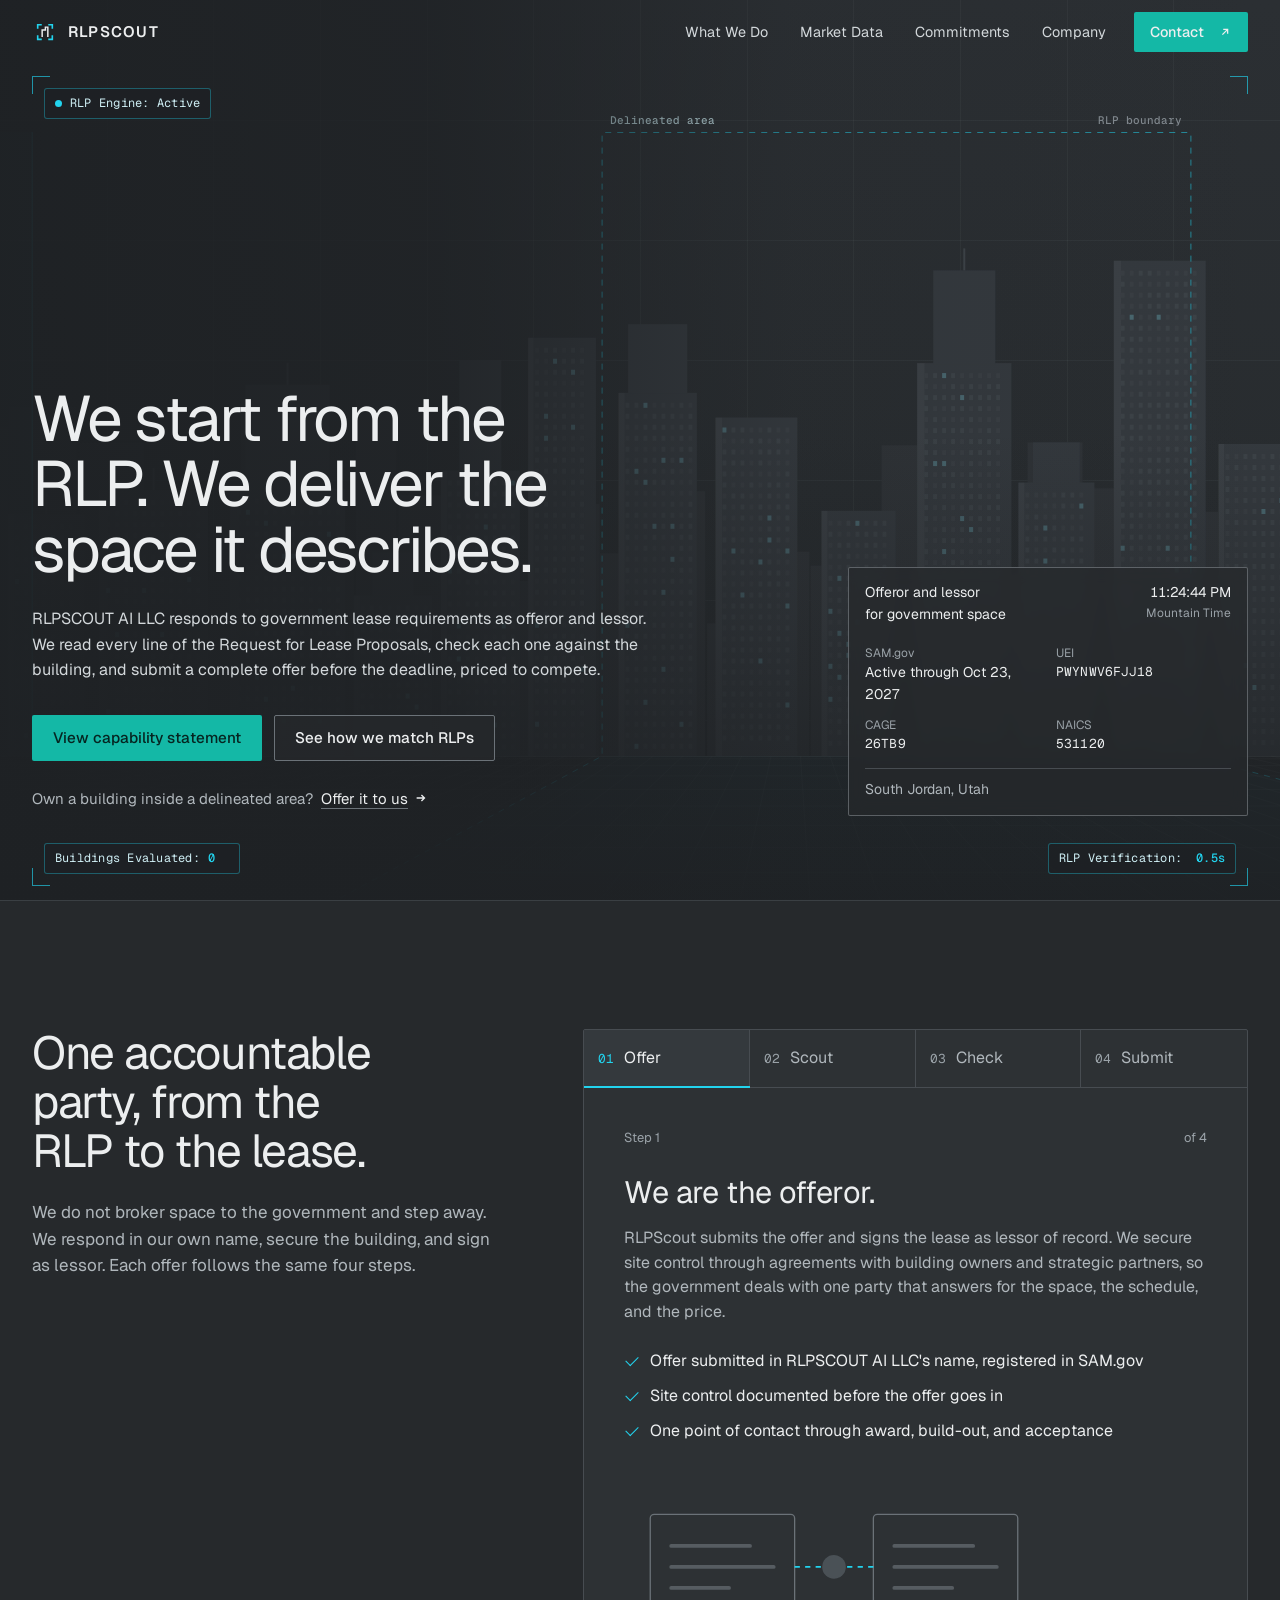
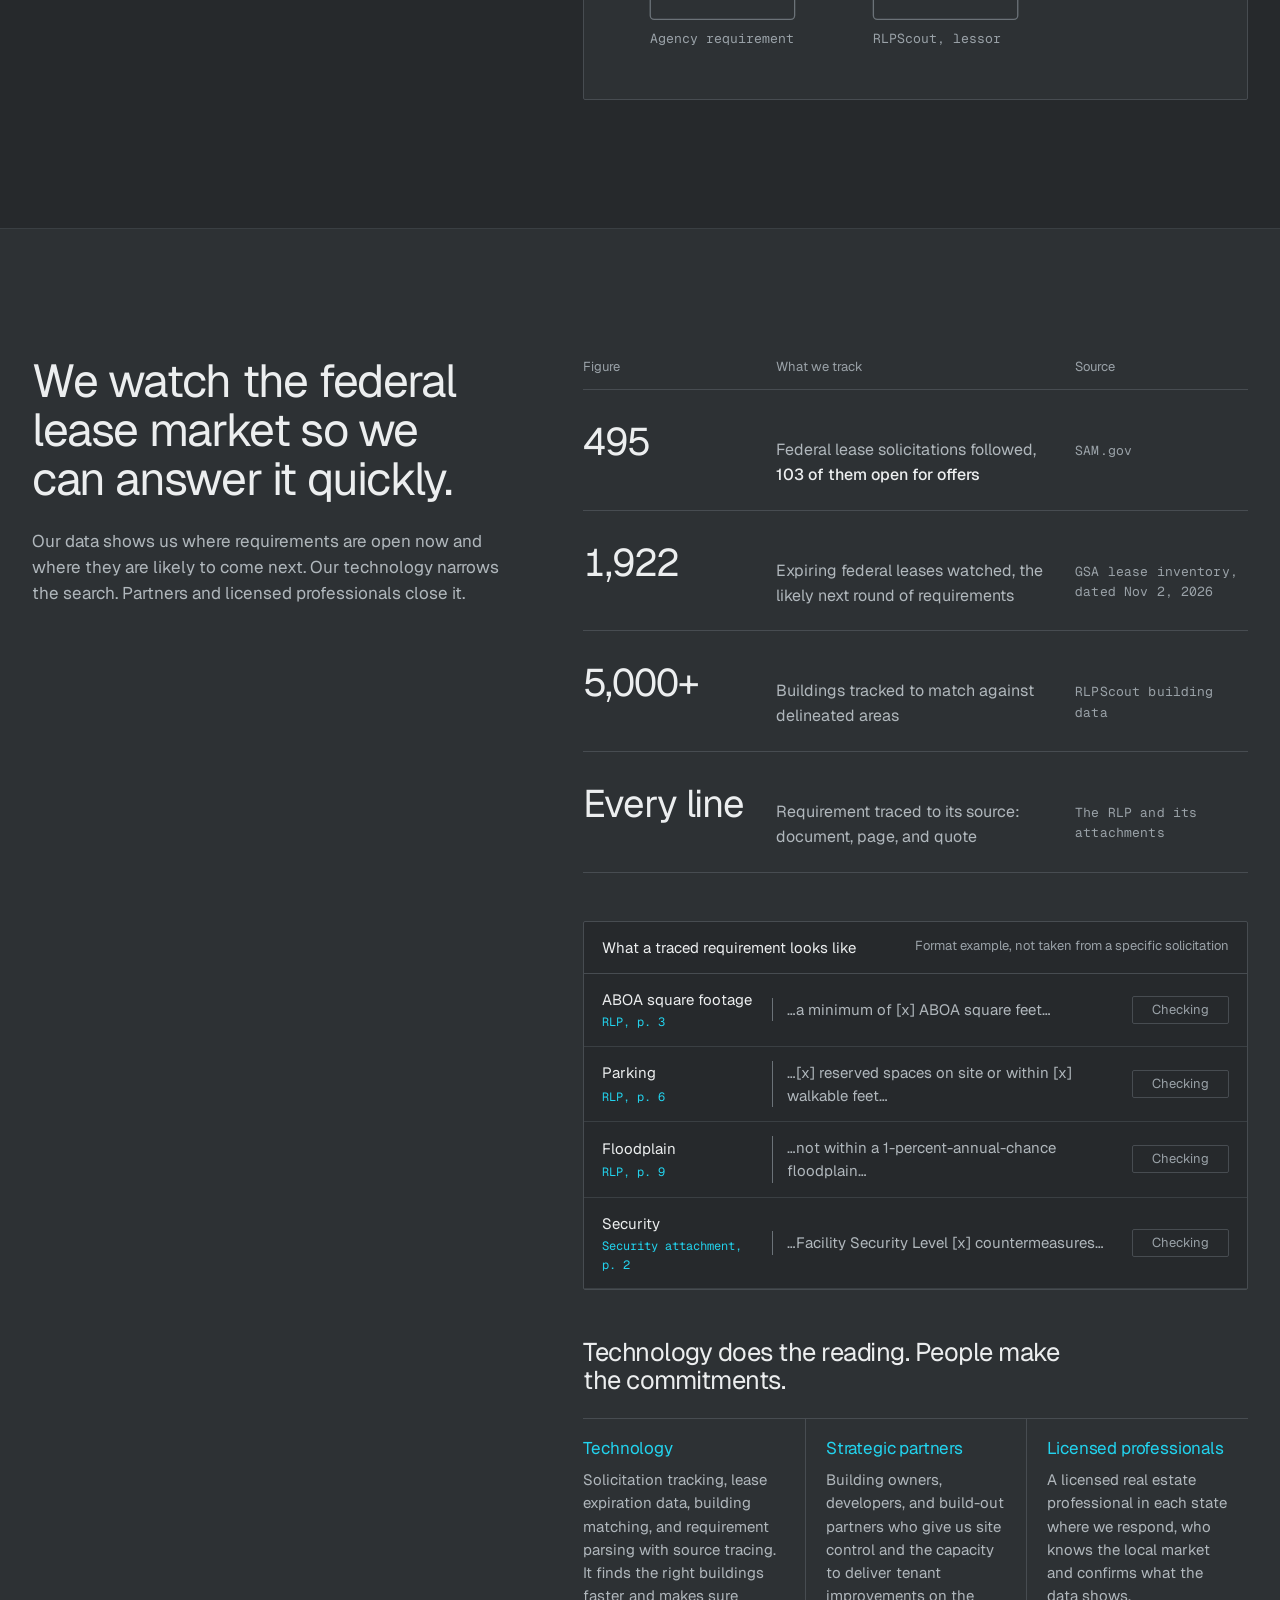
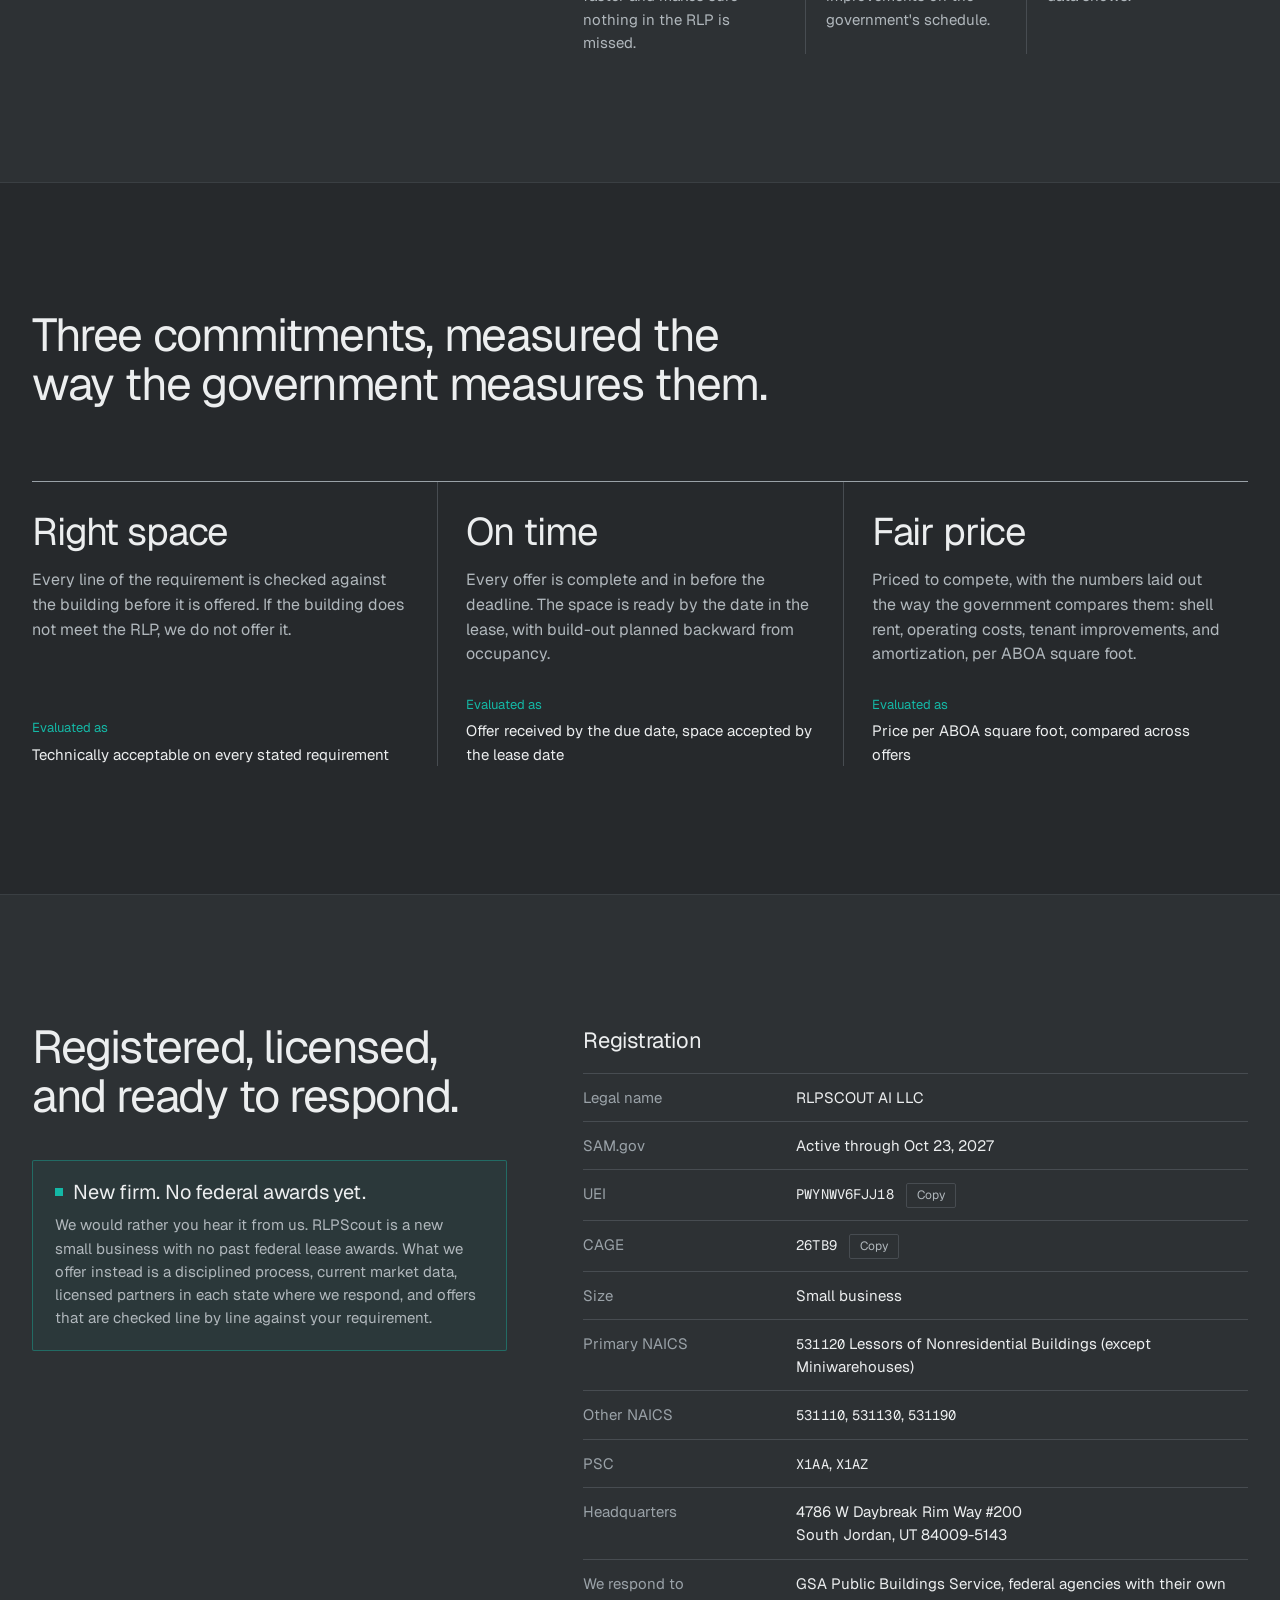
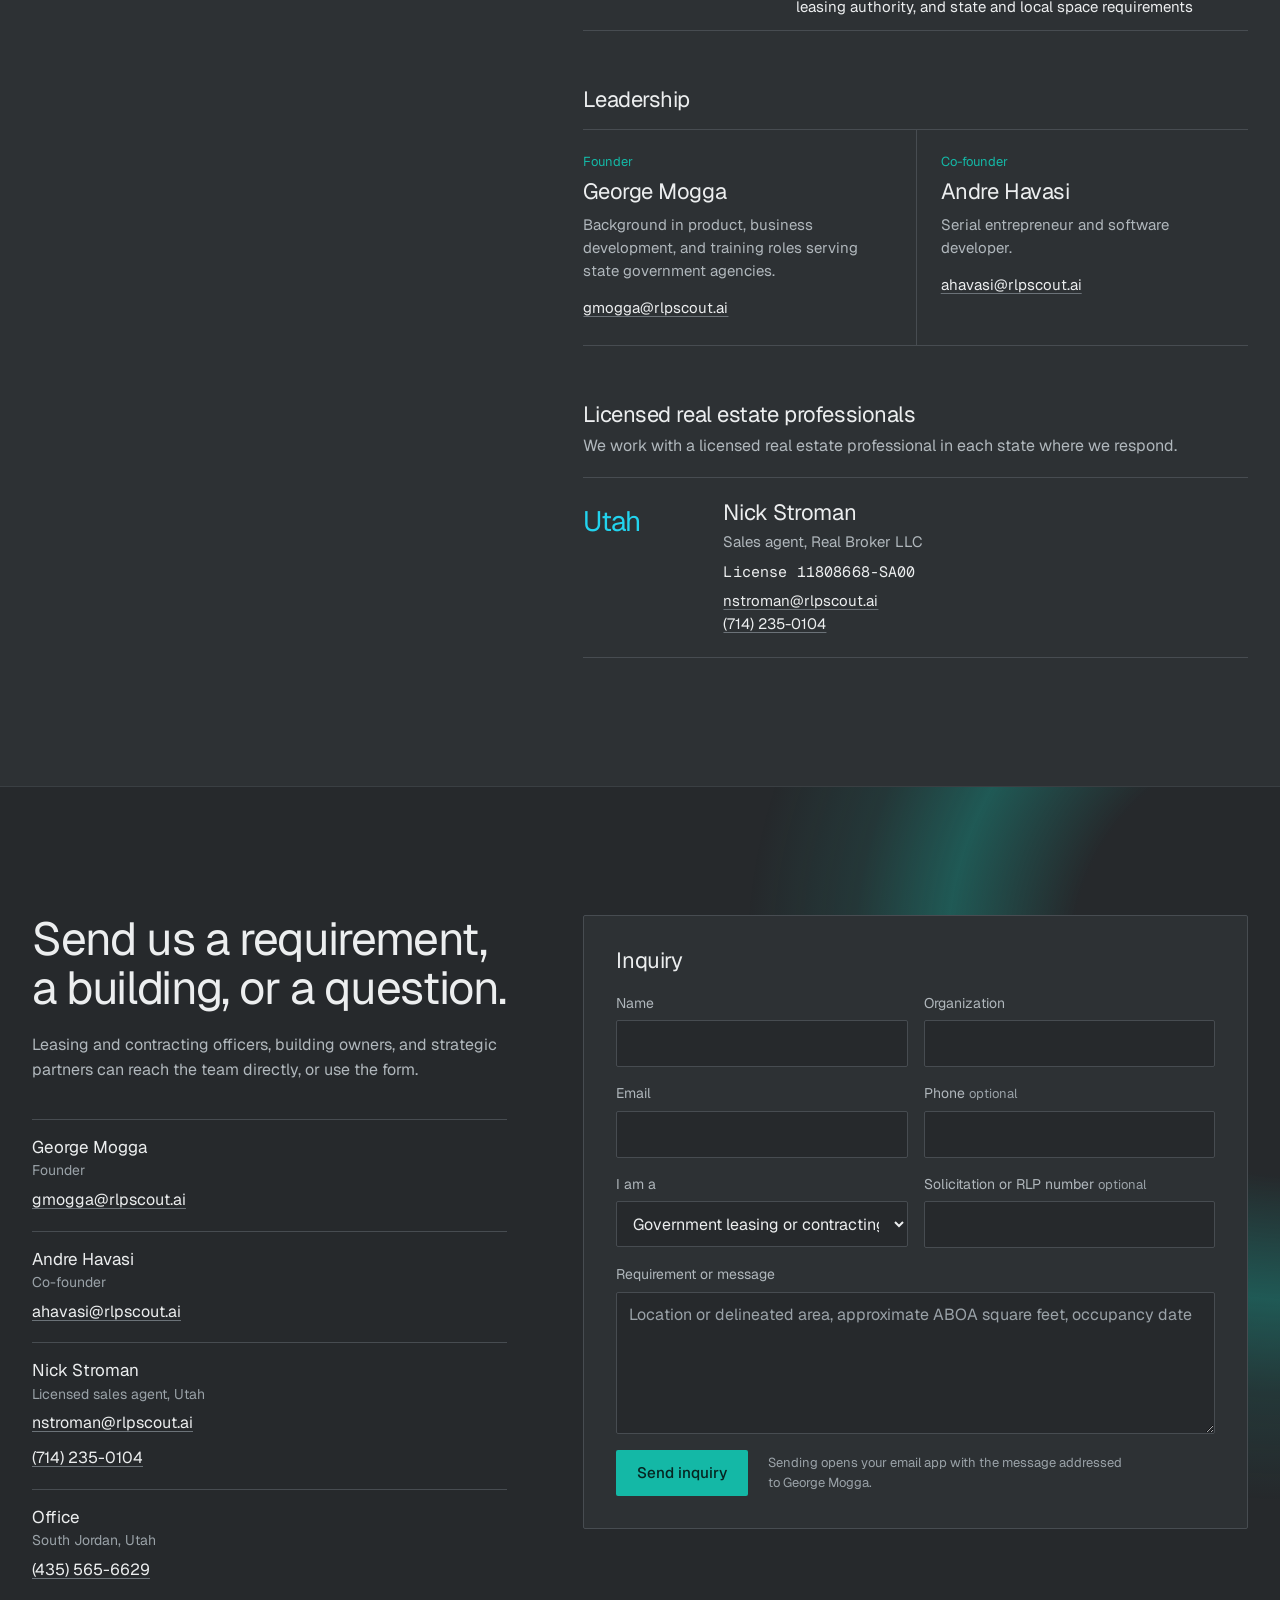
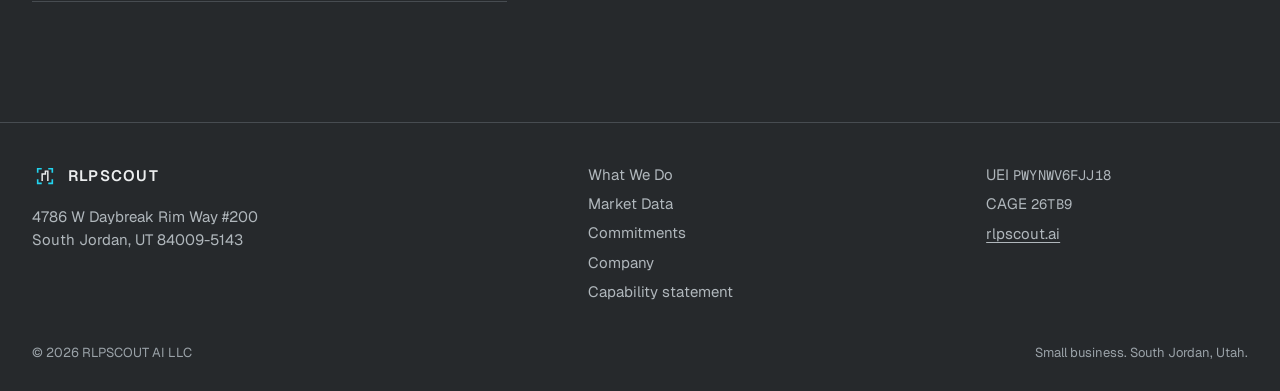
==== commit d1da65ec: "Refresh site structure and add motion Ruled-seam layout in place of floating cards and glass pills, " ====
--- a/index.html
+++ b/index.html
@@ -11,6 +11,7 @@
   <link rel="preconnect" href="https://fonts.gstatic.com" crossorigin>
   <link href="https://fonts.googleapis.com/css2?family=Geist:wght@300;400;500;600&family=Geist+Mono:wght@400;500&display=swap" rel="stylesheet">
   <link rel="stylesheet" href="css/styles.css">
+  <script>document.documentElement.classList.add('js')</script>
 </head>
 <body>
   <a class="skip" href="#main">Skip to content</a>
@@ -65,6 +66,7 @@
             <button class="btn btn-primary" type="button" data-open-cap>View capability statement</button>
             <a class="btn btn-ghost" href="#what-we-do">See how we match RLPs</a>
           </div>
+          <p class="hero-owner">Own a building inside a delineated area? <a href="#contact" data-role="Building owner">Offer it to us<svg viewBox="0 0 16 16" aria-hidden="true"><path d="M3 8h9M8.5 4.5 12 8l-3.5 3.5" stroke="currentColor" stroke-width="1.5" fill="none"/></svg></a></p>
         </div>
 
         <aside class="hero-card" aria-label="Registration summary">
@@ -86,18 +88,18 @@
     <!-- ============ HOW WE WORK ============ -->
     <section class="section" id="what-we-do" aria-labelledby="work-title">
       <div class="wrap split">
-        <div class="split-head">
-          <p class="section-label">What we do</p>
+        <div class="split-head" data-reveal>
           <h2 id="work-title">One accountable party, from the RLP to the lease.</h2>
           <p class="section-intro">We do not broker space to the government and step away. We respond in our own name, secure the building, and sign as lessor. Each offer follows the same four steps.</p>
         </div>
 
-        <div class="steps" data-steps>
+        <div class="steps" data-steps data-reveal>
           <div class="steps-tabs" role="tablist" aria-label="How we work">
             <button role="tab" id="tab-1" aria-controls="panel-1" aria-selected="true"><span>01</span> Offer</button>
             <button role="tab" id="tab-2" aria-controls="panel-2" aria-selected="false" tabindex="-1"><span>02</span> Scout</button>
             <button role="tab" id="tab-3" aria-controls="panel-3" aria-selected="false" tabindex="-1"><span>03</span> Check</button>
             <button role="tab" id="tab-4" aria-controls="panel-4" aria-selected="false" tabindex="-1"><span>04</span> Submit</button>
+            <span class="steps-ink" aria-hidden="true"></span>
           </div>
 
           <article class="step-panel" role="tabpanel" id="panel-1" aria-labelledby="tab-1" tabindex="0">
@@ -188,14 +190,13 @@
     <!-- ============ MARKET DATA ============ -->
     <section class="section section-alt" id="market-data" aria-labelledby="data-title">
       <div class="wrap split">
-        <div class="split-head">
-          <p class="section-label">Market data</p>
+        <div class="split-head" data-reveal>
           <h2 id="data-title">We watch the federal lease market so we can answer it quickly.</h2>
           <p class="section-intro">Our data shows us where requirements are open now and where they are likely to come next. Our technology narrows the search. Partners and licensed professionals close it.</p>
         </div>
 
         <div class="data-body">
-          <table class="ledger">
+          <table class="ledger" data-reveal>
             <caption class="sr-only">What RLPScout tracks</caption>
             <thead>
               <tr><th scope="col">Figure</th><th scope="col">What we track</th><th scope="col">Source</th></tr>
@@ -224,7 +225,7 @@
             </tbody>
           </table>
 
-          <figure class="trace">
+          <figure class="trace" data-reveal data-trace>
             <figcaption>
               <span>What a traced requirement looks like</span>
               <small>Format example, not taken from a specific solicitation</small>
@@ -257,7 +258,7 @@
             </div>
           </figure>
 
-          <div class="staffing">
+          <div class="staffing" data-reveal>
             <h3>Technology does the reading. People make the commitments.</h3>
             <div class="staffing-grid">
               <div>
@@ -281,22 +282,21 @@
     <!-- ============ COMMITMENTS ============ -->
     <section class="section" id="commitments" aria-labelledby="commit-title">
       <div class="wrap">
-        <div class="commit-head">
-          <p class="section-label">Commitments</p>
+        <div class="commit-head" data-reveal>
           <h2 id="commit-title">Three commitments, measured the way the government measures them.</h2>
         </div>
         <ol class="commit-grid">
-          <li class="commit">
+          <li class="commit" data-reveal style="--i:0">
             <h3>Right space</h3>
             <p>Every line of the requirement is checked against the building before it is offered. If the building does not meet the RLP, we do not offer it.</p>
             <p class="commit-measure"><span>Evaluated as</span> Technically acceptable on every stated requirement</p>
           </li>
-          <li class="commit">
+          <li class="commit" data-reveal style="--i:1">
             <h3>On time</h3>
             <p>Every offer is complete and in before the deadline. The space is ready by the date in the lease, with build-out planned backward from occupancy.</p>
             <p class="commit-measure"><span>Evaluated as</span> Offer received by the due date, space accepted by the lease date</p>
           </li>
-          <li class="commit">
+          <li class="commit" data-reveal style="--i:2">
             <h3>Fair price</h3>
             <p>Priced to compete, with the numbers laid out the way the government compares them: shell rent, operating costs, tenant improvements, and amortization, per ABOA square foot.</p>
             <p class="commit-measure"><span>Evaluated as</span> Price per ABOA square foot, compared across offers</p>
@@ -308,8 +308,7 @@
     <!-- ============ COMPANY ============ -->
     <section class="section section-alt" id="company" aria-labelledby="company-title">
       <div class="wrap split">
-        <div class="split-head">
-          <p class="section-label">Company</p>
+        <div class="split-head" data-reveal>
           <h2 id="company-title">Registered, licensed, and ready to respond.</h2>
           <div class="candor">
             <h3>New firm. No federal awards yet.</h3>
@@ -318,7 +317,7 @@
         </div>
 
         <div class="company-body">
-          <table class="registry">
+          <table class="registry" data-reveal>
             <caption>Registration</caption>
             <tbody>
               <tr><th scope="row">Legal name</th><td>RLPSCOUT AI LLC</td></tr>
@@ -335,7 +334,7 @@
           </table>
 
           <h3 class="sub-head">Leadership</h3>
-          <div class="people">
+          <div class="people" data-reveal>
             <div class="person">
               <p class="person-role">Founder</p>
               <h4>George Mogga</h4>
@@ -352,7 +351,7 @@
 
           <h3 class="sub-head">Licensed real estate professionals</h3>
           <p class="sub-intro">We work with a licensed real estate professional in each state where we respond.</p>
-          <div class="license">
+          <div class="license" data-reveal>
             <div class="license-state">Utah</div>
             <div class="license-body">
               <h4>Nick Stroman</h4>
@@ -369,7 +368,7 @@
     <section class="contact" id="contact" aria-labelledby="contact-title">
       <div class="contact-glow" aria-hidden="true"></div>
       <div class="wrap contact-grid">
-        <div class="contact-intro">
+        <div class="contact-intro" data-reveal>
           <h2 id="contact-title">Send us a requirement, a building, or a question.</h2>
           <p>Leasing and contracting officers, building owners, and strategic partners can reach the team directly, or use the form.</p>
 
@@ -394,7 +393,7 @@
           </ul>
         </div>
 
-        <form class="inquiry" novalidate data-inquiry>
+        <form class="inquiry" novalidate data-inquiry data-reveal>
           <h3>Inquiry</h3>
           <div class="field-row">
             <div class="field">
--- a/css/styles.css
+++ b/css/styles.css
@@ -7,12 +7,23 @@
   --line: #474c51;
   --line-soft: #3a3f43;
   --ink: #eceeef;
+  --ink-1: #d3d8db;
   --ink-2: #b0b7bc;
-  --ink-3: #8d959b;
+  --ink-3: #9aa2a8;
+  --line-strong: #6b7278;
   --cyan: #22d3ee;
   --teal: #14b8a6;
+  --teal-hi: #2dd4bf;
   --teal-ink: #062521;
+  --ok-ink: #7ee8d8;
   --warn: #f2b84b;
+  --bar: rgba(30, 33, 36, 0.9);
+  --veil: rgba(38, 41, 44, 0.72);
+
+  --ease-out: cubic-bezier(0.16, 1, 0.3, 1);
+  --ease-ui: cubic-bezier(0.25, 1, 0.5, 1);
+  --t-fast: 160ms;
+  --t-mid: 240ms;
 
   --font: "Geist", "Helvetica Neue", Arial, sans-serif;
   --mono: "Geist Mono", ui-monospace, "SF Mono", Menlo, monospace;
@@ -20,9 +31,13 @@
   --gutter: clamp(16px, 3vw, 32px);
   --max: 1320px;
   --nav-h: 64px;
-  --r-sm: 4px;
-  --r-md: 8px;
-}
+  --r-sm: 2px;
+  --r-md: 4px;
+}
+
+::selection { background: rgba(34, 211, 238, 0.28); color: var(--ink); }
+html { scrollbar-color: var(--line-strong) var(--bg); accent-color: var(--teal); }
+input, textarea { caret-color: var(--cyan); }
 
 *, *::before, *::after { box-sizing: border-box; }
 html { scroll-behavior: smooth; scroll-padding-top: calc(var(--nav-h) + 16px); -webkit-text-size-adjust: 100%; }
@@ -56,52 +71,66 @@
   min-height: 46px; padding: 0 20px;
   border-radius: var(--r-sm); border: 1px solid transparent;
   font-size: 0.95rem; font-weight: 500; text-decoration: none; cursor: pointer;
-  transition: background-color .2s, border-color .2s, color .2s;
-}
+  transition: background-color var(--t-fast) var(--ease-ui), border-color var(--t-fast) var(--ease-ui), color var(--t-fast) var(--ease-ui), transform 120ms var(--ease-ui);
+}
+.btn:active { transform: translateY(1px); }
 .btn-primary { background: var(--teal); color: var(--teal-ink); }
-.btn-primary:hover { background: #2dd4bf; }
-.btn-ghost { background: rgba(38, 41, 44, 0.55); border-color: #6b7278; color: var(--ink); backdrop-filter: blur(6px); }
-.btn-ghost:hover { border-color: var(--ink); }
+.btn-primary:hover { background: var(--teal-hi); }
+.btn-ghost { background: var(--veil); border-color: var(--line-strong); color: var(--ink); }
+.btn-ghost:hover { border-color: var(--ink); background: var(--bg-3); }
 .btn-sm { min-height: 36px; padding: 0 14px; font-size: 0.875rem; }
 
 /* ---------- Header ---------- */
 .site-header {
   position: fixed; inset: 0 0 auto 0; z-index: 50;
-  padding: 10px var(--gutter);
-}
+  padding: 0 var(--gutter);
+  border-bottom: 1px solid transparent;
+  transition: background-color var(--t-mid) var(--ease-ui), border-color var(--t-mid) var(--ease-ui);
+}
+.site-header.is-solid { background: var(--bar); border-bottom-color: var(--line); backdrop-filter: blur(12px); }
 .nav {
-  max-width: var(--max); margin: 0 auto; height: 48px;
-  display: flex; align-items: stretch; gap: 4px;
+  max-width: var(--max); margin: 0 auto; height: var(--nav-h);
+  display: flex; align-items: center; gap: 4px;
 }
 .brand {
   display: flex; align-items: center; gap: 10px; text-decoration: none;
   color: var(--cyan);
 }
-.nav > .brand {
-  flex: 1; padding: 0 14px; border-radius: var(--r-sm);
-  background: rgba(52, 57, 61, 0.78); backdrop-filter: blur(10px);
-}
+.nav > .brand { flex: 1; align-self: stretch; }
 .brand-mark { width: 26px; height: 26px; flex: none; }
 .brand-word { color: var(--ink); font-weight: 600; letter-spacing: 0.08em; font-size: 0.95rem; }
-.nav-links { display: flex; gap: 4px; }
+.nav-links { display: flex; align-items: center; gap: 4px; }
 .nav-links a {
-  display: flex; align-items: center; padding: 0 16px; border-radius: var(--r-sm);
-  background: rgba(52, 57, 61, 0.78); backdrop-filter: blur(10px);
-  font-size: 0.9rem; text-decoration: none; color: var(--ink);
-  transition: background-color .2s;
-}
-.nav-links a:hover, .nav-links a[aria-current="true"] { background: rgba(72, 78, 83, 0.92); }
-.nav-links .nav-cta { background: var(--teal); color: var(--teal-ink); font-weight: 500; gap: 18px; }
-.nav-links .nav-cta:hover { background: #2dd4bf; }
-.nav-cta svg { width: 14px; height: 14px; }
+  position: relative; display: flex; align-items: center; height: 40px; padding: 0 14px;
+  font-size: 0.9rem; text-decoration: none; color: var(--ink-1);
+  transition: color var(--t-fast) var(--ease-ui);
+}
+.nav-links a:not(.nav-cta)::after {
+  content: ""; position: absolute; left: 14px; right: 14px; bottom: 6px; height: 1px;
+  background: currentColor; transform: scaleX(0); transform-origin: left;
+  transition: transform var(--t-mid) var(--ease-out);
+}
+.nav-links a:hover { color: var(--ink); }
+.nav-links a:not(.nav-cta):hover::after { transform: scaleX(1); }
+.nav-links a[aria-current="true"] { color: var(--ink); }
+.nav-links a[aria-current="true"]::after { background: var(--cyan); transform: scaleX(1); }
+.nav-links .nav-cta {
+  margin-left: 10px; padding: 0 16px; border-radius: var(--r-sm);
+  background: var(--teal); color: var(--teal-ink); font-weight: 500; gap: 14px;
+  transition: background-color var(--t-fast) var(--ease-ui);
+}
+.nav-links .nav-cta:hover { background: var(--teal-hi); color: var(--teal-ink); }
+.nav-cta svg { width: 14px; height: 14px; transition: transform var(--t-mid) var(--ease-out); }
+.nav-cta:hover svg { transform: translate(2px, -2px); }
 .nav-toggle { display: none; }
 
 @media (max-width: 900px) {
-  .nav { flex-wrap: wrap; height: auto; }
-  .nav > .brand { height: 48px; }
+  .site-header:has(.nav-links.open) { background: var(--bar); border-bottom-color: var(--line); backdrop-filter: blur(12px); }
+  .nav { flex-wrap: wrap; height: auto; min-height: var(--nav-h); }
+  .nav > .brand { height: var(--nav-h); }
   .nav-toggle {
     display: flex; align-items: center; justify-content: center; width: 48px; height: 48px;
-    border: 0; border-radius: var(--r-sm); background: rgba(52, 57, 61, 0.9); cursor: pointer;
+    border: 1px solid var(--line); border-radius: var(--r-sm); background: var(--veil); cursor: pointer;
   }
   .nav-toggle-bars, .nav-toggle-bars::before, .nav-toggle-bars::after {
     display: block; width: 18px; height: 1.5px; background: var(--ink); position: relative; transition: transform .25s, background-color .25s;
@@ -113,12 +142,15 @@
   .nav-toggle[aria-expanded="true"] .nav-toggle-bars::before { transform: translateY(6px) rotate(45deg); }
   .nav-toggle[aria-expanded="true"] .nav-toggle-bars::after { transform: translateY(-6px) rotate(-45deg); }
   .nav-links {
-    display: none; flex-basis: 100%; flex-direction: column; gap: 4px; padding-top: 4px;
+    display: none; flex-basis: 100%; flex-direction: column; align-items: stretch; gap: 0; padding: 4px 0 16px;
   }
-  .nav-links.open { display: flex; }
-  .nav-links a { height: 50px; background: rgba(45, 49, 52, 0.97); }
-  .nav-links .nav-cta { justify-content: space-between; }
-}
+  .nav-links.open { display: flex; animation: menu-in var(--t-mid) var(--ease-out) both; }
+  .nav-links a { height: 52px; padding: 0 2px; border-bottom: 1px solid var(--line-soft); }
+  .nav-links a:not(.nav-cta)::after { display: none; }
+  .nav-links a[aria-current="true"] { color: var(--cyan); }
+  .nav-links .nav-cta { margin: 12px 0 0; padding: 0 16px; justify-content: space-between; border-bottom: 0; }
+}
+@keyframes menu-in { from { opacity: 0; transform: translateY(-6px); } to { opacity: 1; transform: none; } }
 
 /* ---------- Hero ---------- */
 .hero {
@@ -147,14 +179,23 @@
 }
 .hero-lede {
   margin-top: 24px; max-width: 56ch;
-  font-size: clamp(1rem, 1.25vw, 1.125rem); color: #d3d8db; line-height: 1.6;
+  font-size: clamp(1rem, 1.25vw, 1.125rem); color: var(--ink-1); line-height: 1.6;
 }
 .hero-actions { margin-top: 32px; display: flex; flex-wrap: wrap; gap: 12px; }
+.hero-owner { margin-top: 20px; font-size: 0.9375rem; color: var(--ink-2); }
+.hero-owner a {
+  display: inline-flex; align-items: center; gap: 6px; margin-left: 4px; padding: 6px 0;
+  color: var(--ink); text-decoration: underline; text-decoration-color: var(--line-strong); text-underline-offset: 4px;
+  transition: text-decoration-color var(--t-fast) var(--ease-ui), color var(--t-fast) var(--ease-ui);
+}
+.hero-owner a:hover { text-decoration-color: var(--cyan); }
+.hero-owner svg { width: 14px; height: 14px; transition: transform var(--t-mid) var(--ease-out); }
+.hero-owner a:hover svg { transform: translateX(3px); }
 
 .hero-card {
   justify-self: end; width: min(100%, 400px);
   border: 1px solid rgba(176, 183, 188, 0.4); border-radius: var(--r-sm);
-  background: rgba(38, 41, 44, 0.72); backdrop-filter: blur(8px);
+  background: var(--veil); backdrop-filter: blur(8px);
   padding: 14px 16px; font-size: 0.875rem;
 }
 .hero-card-row { display: flex; justify-content: space-between; gap: 16px; }
@@ -215,7 +256,6 @@
 /* ---------- Sections ---------- */
 .section { padding: clamp(72px, 10vw, 128px) 0; border-top: 1px solid var(--line-soft); }
 .section-alt { background: var(--bg-2); }
-.section-label { font-size: 0.875rem; color: var(--ink-3); margin-bottom: 20px; }
 .section h2, .contact h2 { font-size: clamp(2rem, 3.6vw, 3.1rem); line-height: 1.06; letter-spacing: -0.03em; text-wrap: balance; }
 .section-intro { margin-top: 24px; max-width: 52ch; color: var(--ink-2); font-size: 1.0625rem; }
 
@@ -228,23 +268,29 @@
 
 /* Steps */
 .steps { border: 1px solid var(--line); border-radius: var(--r-sm); background: var(--bg-2); }
-.steps-tabs { display: grid; grid-template-columns: repeat(4, 1fr); border-bottom: 1px solid var(--line); }
+.steps-tabs { position: relative; display: grid; grid-template-columns: repeat(4, 1fr); border-bottom: 1px solid var(--line); }
+.steps-ink {
+  position: absolute; left: 0; top: 0; width: 0; height: 2px; background: var(--cyan); pointer-events: none;
+  transition: transform var(--t-mid) var(--ease-out);
+}
+.steps-tabs:not(.has-ink) button[aria-selected="true"]::after { content: ""; position: absolute; left: 0; right: 0; bottom: -1px; height: 2px; background: var(--cyan); }
 .steps-tabs button {
   appearance: none; border: 0; background: transparent; cursor: pointer;
   padding: 16px 14px; text-align: left; font-size: 1rem; color: var(--ink-2);
   border-right: 1px solid var(--line); position: relative;
-  transition: color .2s, background-color .2s;
-}
-.steps-tabs button:last-child { border-right: 0; }
+  transition: color var(--t-fast) var(--ease-ui), background-color var(--t-fast) var(--ease-ui);
+}
+.steps-tabs button:nth-child(4) { border-right: 0; }
 .steps-tabs button span { font-family: var(--mono); font-size: 0.8rem; color: var(--ink-3); margin-right: 6px; }
 .steps-tabs button:hover { color: var(--ink); background: var(--bg-3); }
 .steps-tabs button[aria-selected="true"] { color: var(--ink); background: var(--bg-3); }
-.steps-tabs button[aria-selected="true"]::after { content: ""; position: absolute; left: 0; right: 0; bottom: -1px; height: 2px; background: var(--cyan); }
 .steps-tabs button[aria-selected="true"] span { color: var(--cyan); }
 .step-panel { padding: clamp(24px, 4vw, 40px); min-height: 460px; display: flex; flex-direction: column; }
 .step-panel[hidden] { display: none; }
-.step-panel:not([hidden]) { animation: panel-in .35s ease both; }
-@keyframes panel-in { from { opacity: 0; transform: translateY(6px); } to { opacity: 1; transform: none; } }
+.step-panel:not([hidden]) { animation: panel-in 360ms var(--ease-out) both; }
+.step-panel:not([hidden]) .step-art { animation: art-in 900ms var(--ease-out) 120ms both; }
+@keyframes panel-in { from { opacity: 0; transform: translateY(8px); } to { opacity: 1; transform: none; } }
+@keyframes art-in { from { clip-path: inset(0 100% 0 0); } to { clip-path: inset(0 0 0 0); } }
 .step-meta { display: flex; justify-content: space-between; font-size: 0.8125rem; color: var(--ink-3); margin-bottom: 28px; }
 .step-panel h3 { font-size: clamp(1.5rem, 2.4vw, 2rem); letter-spacing: -0.02em; }
 .step-panel > p { margin-top: 16px; color: var(--ink-2); max-width: 60ch; }
@@ -252,7 +298,7 @@
 .ticks li { position: relative; padding-left: 26px; }
 .ticks li::before { content: ""; position: absolute; left: 2px; top: 0.45em; width: 12px; height: 7px; border-left: 1.5px solid var(--cyan); border-bottom: 1.5px solid var(--cyan); transform: rotate(-45deg); }
 .step-art { margin-top: auto; padding-top: 32px; width: 100%; max-width: 420px; height: auto; }
-.a-line { fill: none; stroke: #6b7278; stroke-width: 1; }
+.a-line { fill: none; stroke: var(--line-strong); stroke-width: 1; }
 .a-dim { fill: none; stroke: #565c61; stroke-width: 3; stroke-linecap: round; }
 .a-accent { fill: none; stroke: var(--cyan); stroke-width: 1.5; }
 .a-line-accent { fill: none; stroke: var(--cyan); stroke-width: 1.25; }
@@ -280,6 +326,9 @@
 .ledger td:last-child { font-size: 0.875rem; color: var(--ink-3); padding-right: 0; width: 26%; }
 .ledger td strong { color: var(--ink); font-weight: 500; }
 .ledger-num { font-size: clamp(1.75rem, 3vw, 2.5rem); color: var(--ink) !important; letter-spacing: -0.03em; font-variant-numeric: tabular-nums; white-space: nowrap; width: 1%; padding-right: 32px !important; }
+.ledger td:last-child { font-family: var(--mono); font-size: 0.8125rem; letter-spacing: 0.01em; }
+.ledger tbody tr { transition: background-color var(--t-fast) var(--ease-ui); }
+.ledger tbody tr:hover { background: linear-gradient(90deg, rgba(34, 211, 238, 0.05), transparent 70%); }
 @media (max-width: 640px) {
   .ledger thead { display: none; }
   .ledger tr { display: grid; grid-template-columns: 1fr; padding: 18px 0; border-bottom: 1px solid var(--line); }
@@ -287,16 +336,33 @@
 }
 
 .trace { margin: 0; border: 1px solid var(--line); border-radius: var(--r-sm); background: var(--bg); }
+.trace-rows { position: relative; overflow: hidden; }
+.trace-scan {
+  position: absolute; left: 0; right: 0; top: 0; height: 56px; pointer-events: none; opacity: 0;
+  background: linear-gradient(180deg, rgba(34, 211, 238, 0) 0%, rgba(34, 211, 238, 0.10) 85%, rgba(34, 211, 238, 0.9) 100%);
+  border-bottom: 1px solid var(--cyan);
+}
 .trace figcaption { display: flex; justify-content: space-between; flex-wrap: wrap; gap: 4px 16px; padding: 14px 18px; border-bottom: 1px solid var(--line); font-size: 0.9375rem; }
 .trace figcaption small { color: var(--ink-3); font-size: 0.8125rem; }
-.trace-row { display: grid; grid-template-columns: 150px 1fr auto; grid-template-areas: "req quote status" "src quote status"; gap: 2px 20px; padding: 14px 18px; border-bottom: 1px solid var(--line-soft); align-items: center; }
+.trace-row { display: grid; grid-template-columns: 150px 1fr auto; grid-template-areas: "req quote status" "src quote status"; gap: 2px 20px; padding: 14px 18px; border-bottom: 1px solid var(--line-soft); align-items: center;
+  transition: background-color var(--t-mid) var(--ease-ui); }
 .trace-row:last-child { border-bottom: 0; }
+.trace-row.is-hit { background: rgba(34, 211, 238, 0.06); }
 .trace-req { grid-area: req; font-size: 0.9375rem; }
 .trace-src { grid-area: src; font-family: var(--mono); font-size: 0.75rem; color: var(--cyan); }
-.trace-row q { grid-area: quote; color: var(--ink-2); font-size: 0.9375rem; quotes: none; border-left: 2px solid var(--line); padding-left: 14px; }
-.status { grid-area: status; font-size: 0.8125rem; padding: 3px 10px; border-radius: 999px; border: 1px solid; white-space: nowrap; }
-.status.ok { color: #7ee8d8; border-color: rgba(20, 184, 166, 0.55); }
+.trace-row q { grid-area: quote; color: var(--ink-2); font-size: 0.9375rem; quotes: none; border-left: 1px solid var(--line-strong); padding-left: 14px; }
+.status {
+  grid-area: status; display: inline-grid; justify-items: center; min-width: 7.5em;
+  font-size: 0.8125rem; padding: 3px 10px; border-radius: var(--r-sm); border: 1px solid; white-space: nowrap;
+  transition: color var(--t-mid) var(--ease-ui), border-color var(--t-mid) var(--ease-ui), background-color var(--t-mid) var(--ease-ui);
+}
+.status > * { grid-area: 1 / 1; transition: opacity var(--t-mid) var(--ease-ui), transform var(--t-mid) var(--ease-out); }
+.status.ok { color: var(--ok-ink); border-color: rgba(20, 184, 166, 0.55); }
 .status.work { color: var(--warn); border-color: rgba(242, 184, 75, 0.55); }
+.status-wait { opacity: 0; transform: translateY(-4px); color: var(--ink-3); }
+.status.is-pending { color: var(--ink-3); border-color: var(--line); }
+.status.is-pending .status-wait { opacity: 1; transform: none; }
+.status.is-pending .status-final { opacity: 0; transform: translateY(4px); }
 @media (max-width: 640px) {
   .trace-row { grid-template-columns: 1fr auto; grid-template-areas: "req status" "src src" "quote quote"; gap: 6px 12px; }
   .trace-row q { margin-top: 6px; }
@@ -316,7 +382,12 @@
 /* Commitments */
 .commit-head { max-width: 760px; }
 .commit-grid { list-style: none; padding: 0; margin: clamp(40px, 6vw, 72px) 0 0; display: grid; grid-template-columns: repeat(3, 1fr); gap: 0; border-top: 1px solid var(--ink-3); }
-.commit { padding: 28px 28px 0 0; display: flex; flex-direction: column; }
+.commit { position: relative; padding: 28px 28px 0 0; display: flex; flex-direction: column; }
+.commit::before {
+  content: ""; position: absolute; left: 0; right: 0; top: -1px; height: 1px; background: var(--cyan);
+  transform: scaleX(0); transform-origin: left; transition: transform 420ms var(--ease-out);
+}
+.commit:hover::before { transform: scaleX(1); }
 .commit + .commit { padding-left: 28px; border-left: 1px solid var(--line); }
 .commit h3 { font-size: clamp(1.75rem, 3vw, 2.5rem); letter-spacing: -0.03em; }
 .commit p { margin-top: 16px; color: var(--ink-2); max-width: 40ch; }
@@ -329,8 +400,9 @@
 }
 
 /* Company */
-.candor { margin-top: 40px; padding: 20px 22px; border-left: 2px solid var(--teal); background: rgba(20, 184, 166, 0.06); }
-.candor h3 { font-size: 1.25rem; letter-spacing: -0.01em; }
+.candor { margin-top: 40px; padding: 20px 22px; border: 1px solid rgba(20, 184, 166, 0.4); border-radius: var(--r-sm); background: rgba(20, 184, 166, 0.05); }
+.candor h3 { display: flex; align-items: center; gap: 10px; font-size: 1.25rem; letter-spacing: -0.01em; }
+.candor h3::before { content: ""; width: 8px; height: 8px; flex: none; background: var(--teal); }
 .candor p { margin-top: 10px; color: var(--ink-2); font-size: 0.9375rem; }
 .registry { width: 100%; border-collapse: collapse; font-size: 0.9375rem; }
 .registry caption { text-align: left; font-size: 1.375rem; letter-spacing: -0.02em; padding-bottom: 16px; }
@@ -338,18 +410,23 @@
 .registry td { padding: 12px 0; border-top: 1px solid var(--line); }
 .registry tr:last-child th, .registry tr:last-child td { border-bottom: 1px solid var(--line); }
 .copy {
-  margin-left: 8px; padding: 1px 8px; font-size: 0.75rem; cursor: pointer;
-  background: transparent; border: 1px solid var(--line); border-radius: 3px; color: var(--ink-2);
-}
+  position: relative; margin-left: 8px; padding: 2px 10px; font-size: 0.75rem; cursor: pointer;
+  background: transparent; border: 1px solid var(--line); border-radius: var(--r-sm); color: var(--ink-2);
+  transition: border-color var(--t-fast) var(--ease-ui), color var(--t-fast) var(--ease-ui), background-color var(--t-fast) var(--ease-ui);
+}
+.copy::after { content: ""; position: absolute; inset: -10px -4px; }
 .copy:hover { border-color: var(--cyan); color: var(--ink); }
+.copy.is-done { border-color: var(--teal); color: var(--ok-ink); background: rgba(20, 184, 166, 0.08); }
 .sub-head { margin-top: 56px; font-size: 1.375rem; letter-spacing: -0.02em; }
 .sub-intro { margin-top: 8px; color: var(--ink-2); }
-.people { margin-top: 18px; display: grid; grid-template-columns: 1fr 1fr; gap: 16px; }
-.person, .license { border: 1px solid var(--line); border-radius: var(--r-sm); padding: 20px; background: var(--bg); }
+.people { margin-top: 18px; display: grid; grid-template-columns: 1fr 1fr; border-top: 1px solid var(--line); border-bottom: 1px solid var(--line); }
+.person { padding: 22px 24px 24px 0; }
+.person + .person { padding-left: 24px; border-left: 1px solid var(--line); }
+.license { border-top: 1px solid var(--line); border-bottom: 1px solid var(--line); padding: 22px 0; }
 .person-role { font-size: 0.8125rem; color: var(--teal); }
 .person h4, .license h4 { margin-top: 6px; font-size: 1.375rem; letter-spacing: -0.02em; }
 .person p:not(.person-role) { margin-top: 10px; color: var(--ink-2); font-size: 0.9375rem; }
-.person a, .license a { display: inline-block; margin-top: 14px; color: var(--ink); text-decoration-color: var(--line); text-underline-offset: 3px; font-size: 0.9375rem; }
+.person a, .license a { display: inline-block; margin-top: 14px; color: var(--ink); text-decoration-color: var(--line-strong); text-underline-offset: 3px; font-size: 0.9375rem; transition: text-decoration-color var(--t-fast) var(--ease-ui); }
 .license a { margin-top: 0; }
 .person a:hover, .license a:hover { text-decoration-color: var(--cyan); }
 .license { margin-top: 18px; display: grid; grid-template-columns: 120px 1fr; gap: 20px; }
@@ -359,6 +436,8 @@
 .license-body .license-no { color: var(--ink); }
 @media (max-width: 640px) {
   .people { grid-template-columns: 1fr; }
+  .person { padding-right: 0; }
+  .person + .person { padding-left: 0; border-left: 0; border-top: 1px solid var(--line); }
   .license { grid-template-columns: 1fr; gap: 6px; }
   .registry th { width: 38%; }
 }
@@ -368,8 +447,7 @@
 .contact-glow {
   position: absolute; z-index: -1; pointer-events: none;
   width: 1100px; height: 1100px; right: -560px; top: -380px; border-radius: 50%;
-  background: radial-gradient(circle, rgba(38, 41, 44, 1) 30%, rgba(20, 184, 166, 0.42) 46%, rgba(20, 184, 166, 0.12) 58%, rgba(38, 41, 44, 0) 70%);
-  filter: blur(30px);
+  background: radial-gradient(circle, rgba(38, 41, 44, 1) 28%, rgba(20, 184, 166, 0.34) 44%, rgba(20, 184, 166, 0.1) 56%, rgba(38, 41, 44, 0) 70%);
 }
 .contact-grid { display: grid; grid-template-columns: minmax(0, 5fr) minmax(0, 7fr); gap: clamp(32px, 6vw, 96px); }
 .contact-intro > p { margin-top: 20px; color: var(--ink-2); max-width: 46ch; }
@@ -377,10 +455,10 @@
 .directory li { display: grid; grid-template-columns: 1fr; padding: 14px 0; border-bottom: 1px solid var(--line); }
 .dir-name { font-size: 1.0625rem; }
 .dir-role { color: var(--ink-3); font-size: 0.875rem; }
-.directory a { margin-top: 4px; justify-self: start; text-underline-offset: 3px; text-decoration-color: var(--line); }
+.directory a { margin-top: 2px; padding: 4px 0; justify-self: start; text-underline-offset: 3px; text-decoration-color: var(--line-strong); transition: text-decoration-color var(--t-fast) var(--ease-ui); }
 .directory a:hover { text-decoration-color: var(--cyan); }
 
-.inquiry { align-self: start; border: 1px solid var(--line); border-radius: var(--r-sm); padding: clamp(20px, 3vw, 32px); background: rgba(45, 49, 52, 0.85); backdrop-filter: blur(6px); }
+.inquiry { align-self: start; border: 1px solid var(--line); border-radius: var(--r-sm); padding: clamp(20px, 3vw, 32px); background: var(--bg-2); }
 .inquiry h3 { font-size: 1.375rem; margin-bottom: 20px; }
 .field-row { display: grid; grid-template-columns: 1fr 1fr; gap: 16px; }
 .field { display: flex; flex-direction: column; gap: 6px; margin-bottom: 16px; min-width: 0; }
@@ -390,9 +468,11 @@
   width: 100%; min-height: 46px; padding: 10px 12px;
   border: 1px solid var(--line); border-radius: var(--r-sm); background: var(--bg);
   font-size: 1rem;
-}
+  transition: border-color var(--t-fast) var(--ease-ui), box-shadow var(--t-fast) var(--ease-ui);
+}
+.field input:hover, .field select:hover, .field textarea:hover { border-color: var(--line-strong); }
 .field textarea { resize: vertical; min-height: 120px; line-height: 1.5; }
-.field ::placeholder { color: #7d858b; }
+.field ::placeholder { color: var(--ink-3); }
 .field input:focus, .field select:focus, .field textarea:focus { outline: none; border-color: var(--cyan); box-shadow: 0 0 0 3px rgba(34, 211, 238, 0.18); }
 .field [aria-invalid="true"] { border-color: var(--warn); }
 .field-error { color: var(--warn); font-size: 0.8125rem; }
@@ -405,7 +485,7 @@
 .footer-grid { display: grid; grid-template-columns: 2fr 1.4fr 1fr; gap: 32px; }
 .footer-addr { margin-top: 16px; color: var(--ink-2); font-size: 0.9375rem; }
 .site-footer nav { display: flex; flex-direction: column; gap: 6px; align-items: flex-start; }
-.site-footer nav a, .linklike { color: var(--ink-2); text-decoration: none; font-size: 0.9375rem; }
+.site-footer nav a, .linklike { color: var(--ink-2); text-decoration: none; font-size: 0.9375rem; transition: color var(--t-fast) var(--ease-ui); }
 .linklike { background: none; border: 0; padding: 0; cursor: pointer; }
 .site-footer nav a:hover, .linklike:hover { color: var(--ink); }
 .footer-reg { color: var(--ink-2); font-size: 0.9375rem; display: grid; gap: 6px; align-content: start; }
@@ -449,11 +529,36 @@
 .toast { position: fixed; left: 50%; bottom: 24px; transform: translate(-50%, 20px); z-index: 80; padding: 10px 16px; border-radius: var(--r-sm); background: var(--ink); color: var(--bg); font-size: 0.875rem; opacity: 0; pointer-events: none; transition: opacity .2s, transform .2s; }
 .toast.show { opacity: 1; transform: translate(-50%, 0); }
 
-/* Reduced motion */
+/* ---------- Scroll reveal ---------- */
+/* Gated on .js so the page stays fully visible if scripts fail. */
+.js [data-reveal]:not(.is-in) { opacity: 0; transform: translateY(18px); }
+.js [data-reveal] {
+  transition: opacity 700ms var(--ease-out), transform 700ms var(--ease-out);
+  transition-delay: calc(var(--i, 0) * 90ms);
+}
+
+@media (pointer: coarse) {
+  .site-footer nav a, .linklike, .footer-reg a, .site-footer .brand { display: inline-flex; align-items: center; min-height: 44px; }
+  .person a, .license a, .hero-owner a { display: inline-flex; align-items: center; min-height: 44px; }
+  .person a { margin-top: 4px; }
+  .site-footer nav { gap: 0; }
+  .directory a { padding: 10px 0; }
+}
+
+/* Reduced motion: keep fades and state changes, drop movement and loops */
 @media (prefers-reduced-motion: reduce) {
   html { scroll-behavior: auto; }
-  *, *::before, *::after { animation-duration: 0.01ms !important; animation-iteration-count: 1 !important; transition-duration: 0.01ms !important; }
-}
+  .js [data-reveal]:not(.is-in) { transform: none; }
+  .js [data-reveal] { transition: opacity 200ms linear; transition-delay: 0ms; }
+  .hud-dot { animation: none; }
+  .step-panel:not([hidden]) { animation: fade-in 160ms linear both; }
+  .step-panel:not([hidden]) .step-art { animation: none; }
+  .nav-links.open { animation: none; }
+  .btn:active { transform: none; }
+  .nav-cta:hover svg, .hero-owner a:hover svg { transform: none; }
+  .steps-ink { transition: none; }
+}
+@keyframes fade-in { from { opacity: 0; } to { opacity: 1; } }
 
 /* Print: capability statement only */
 @media print {
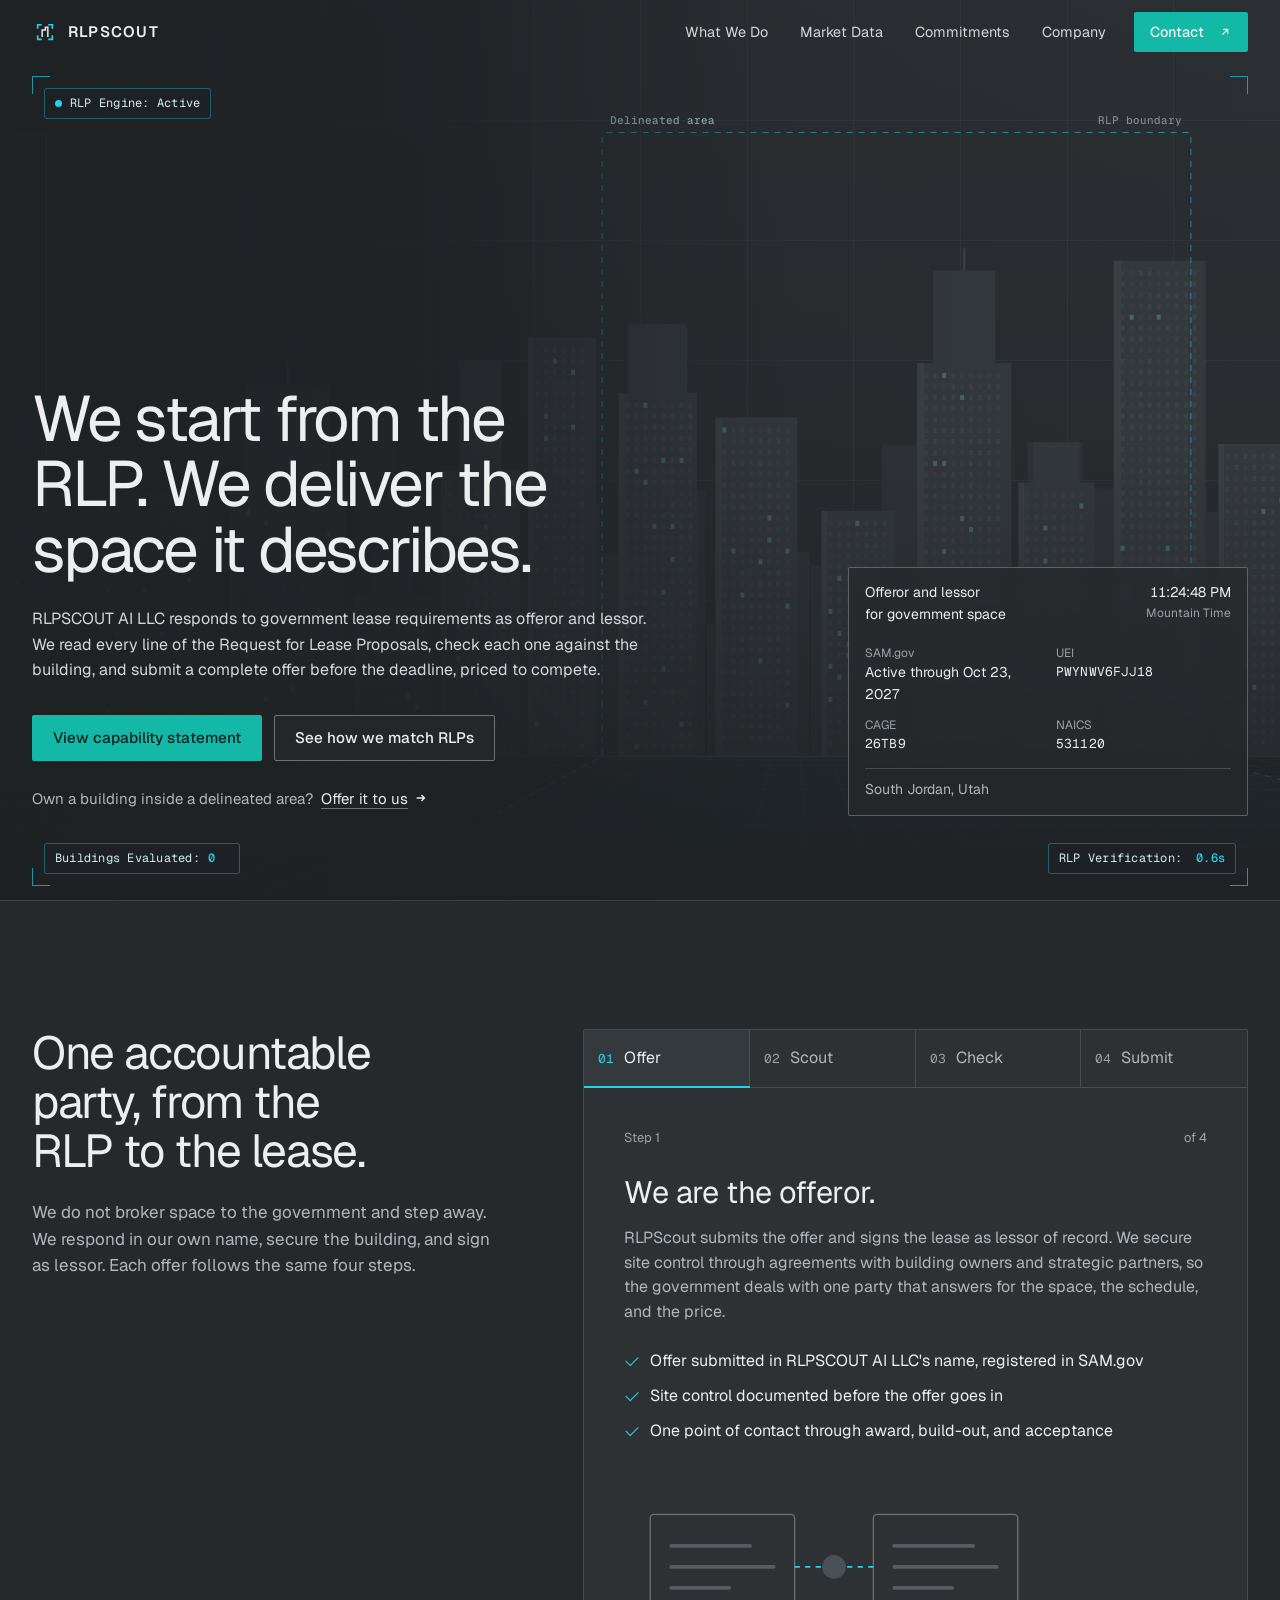
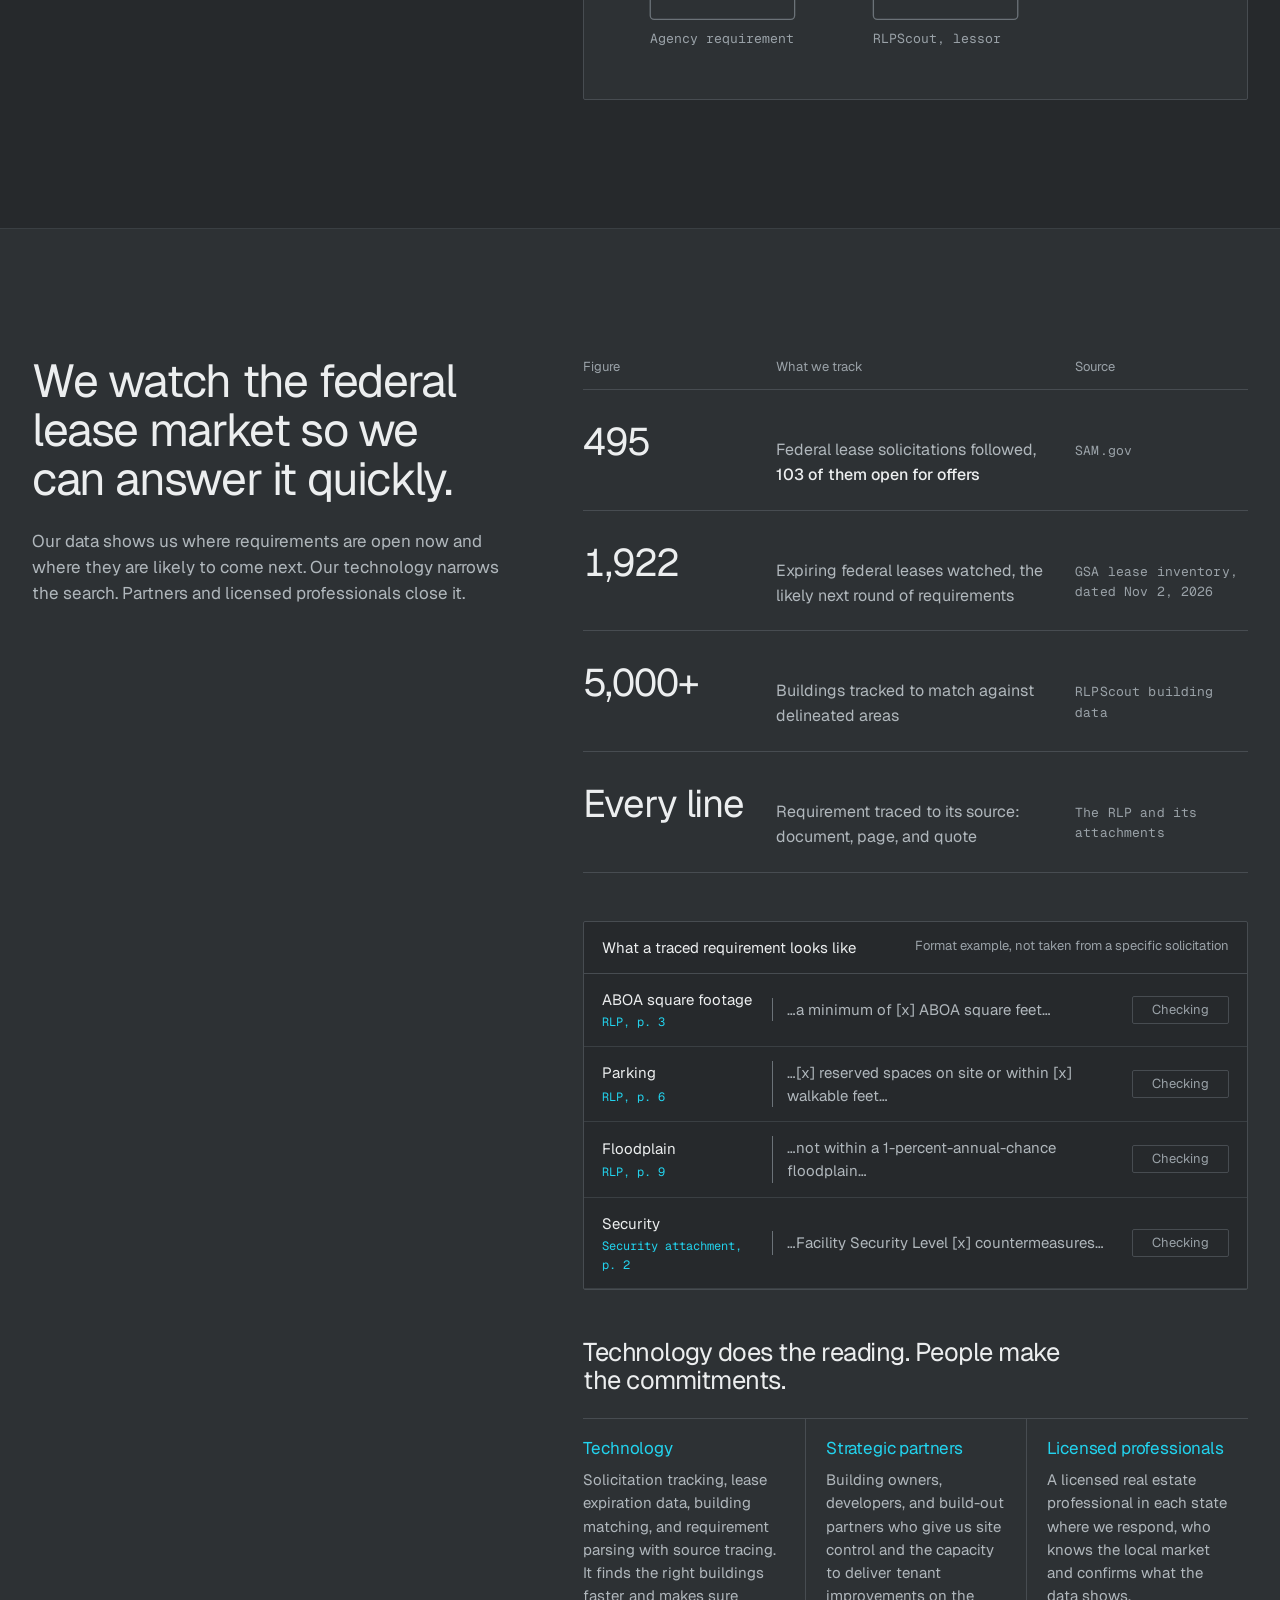
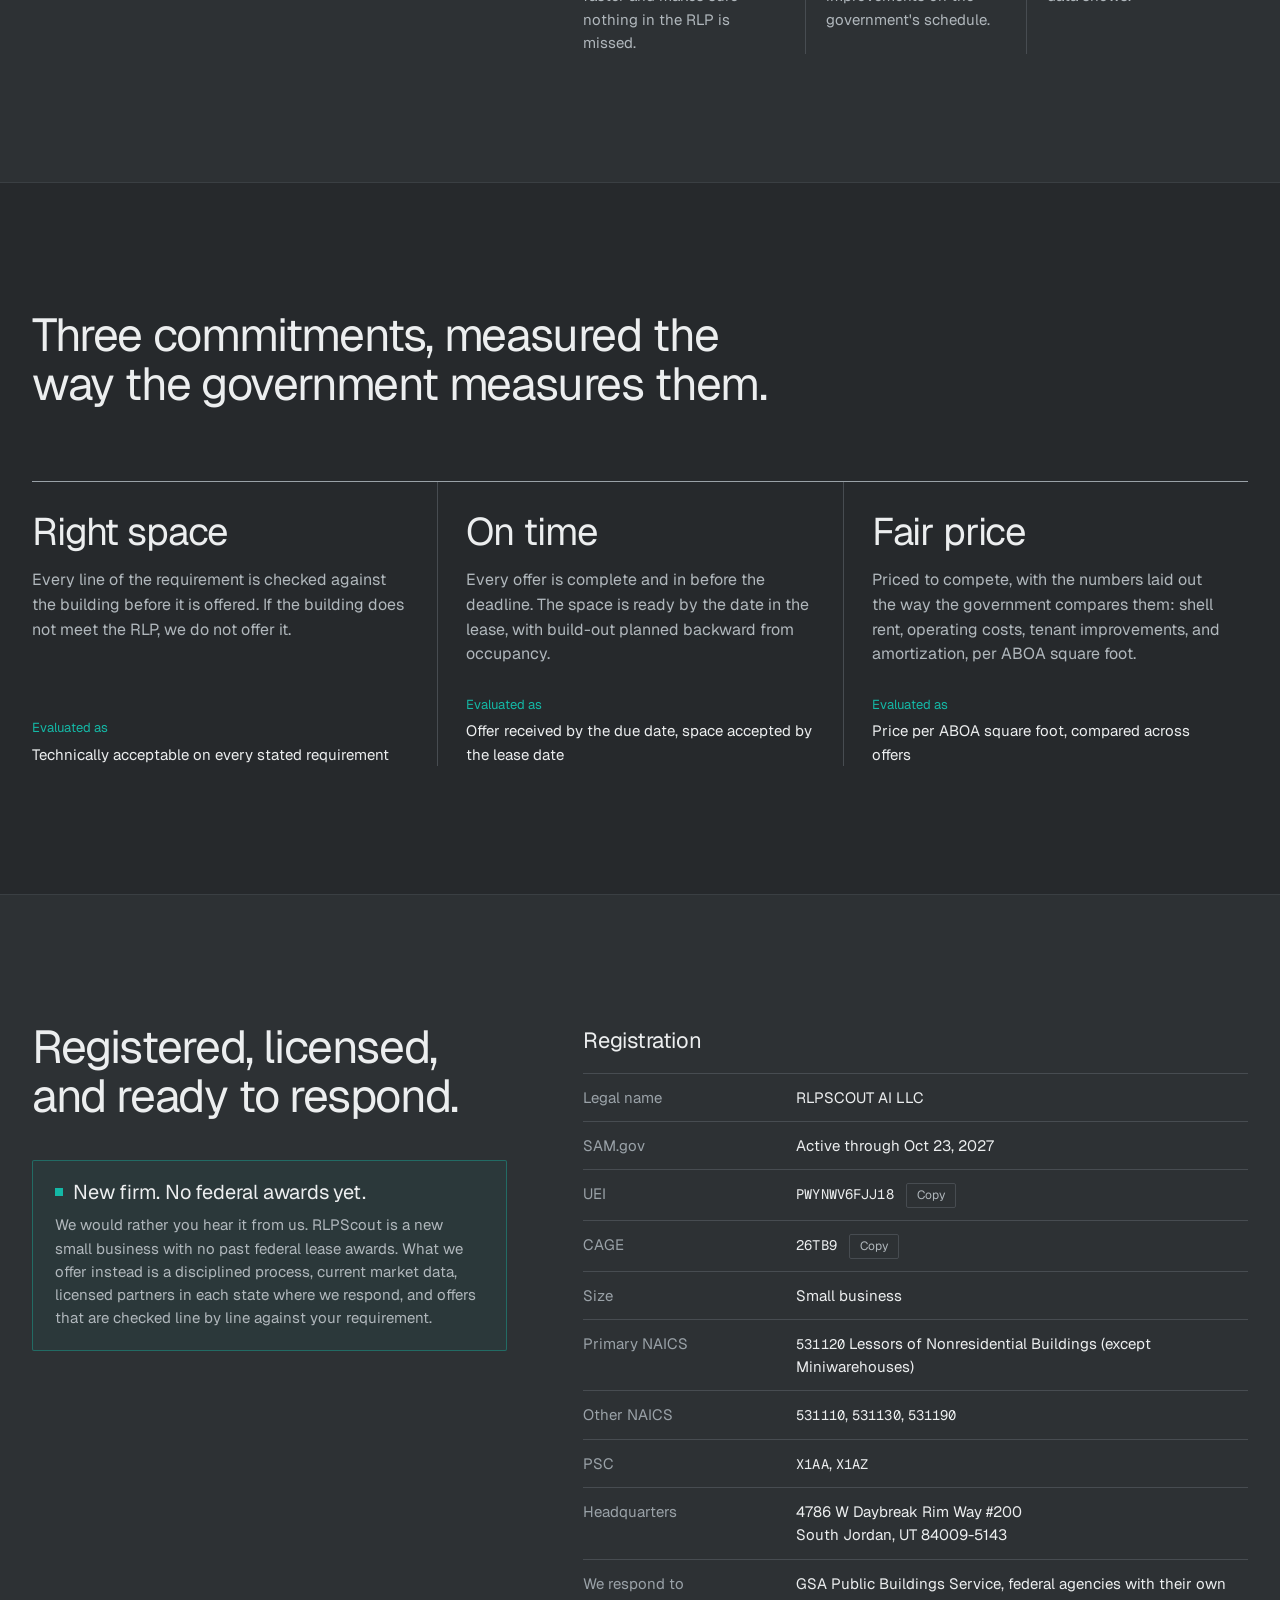
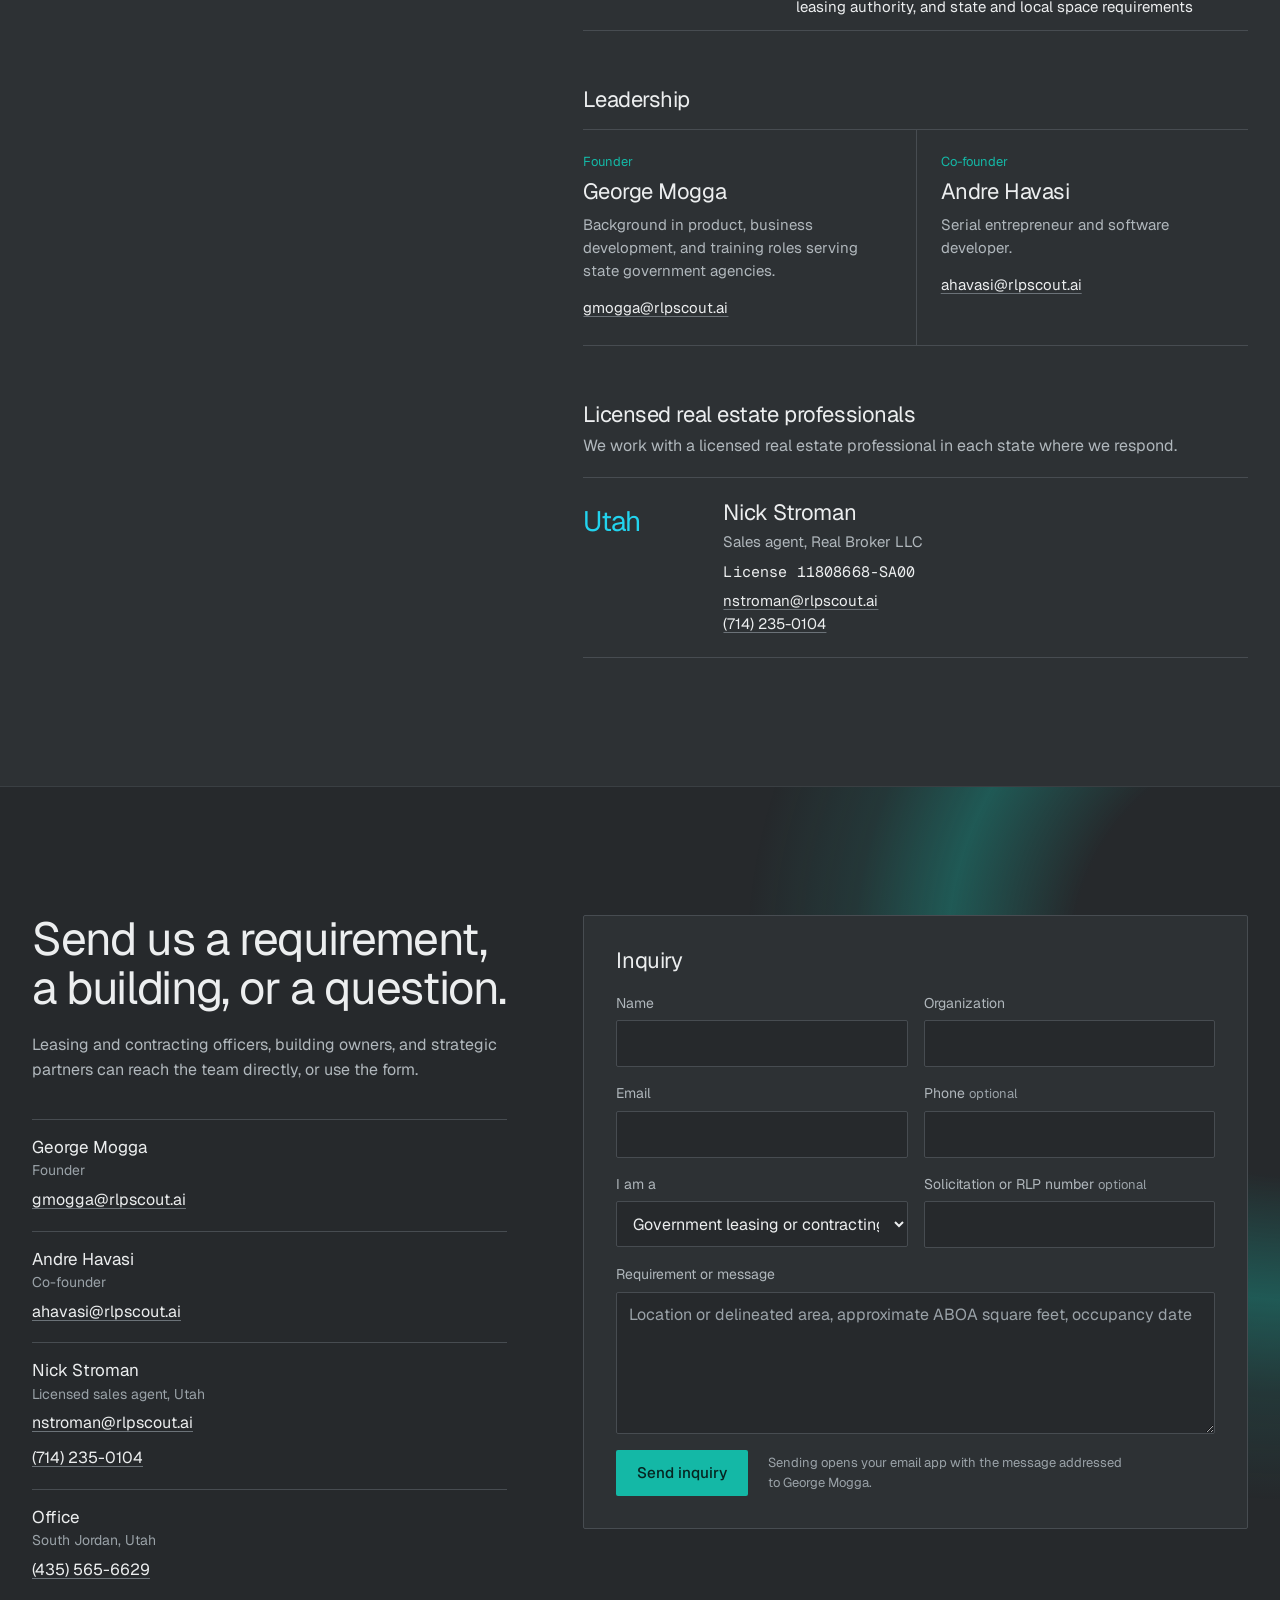
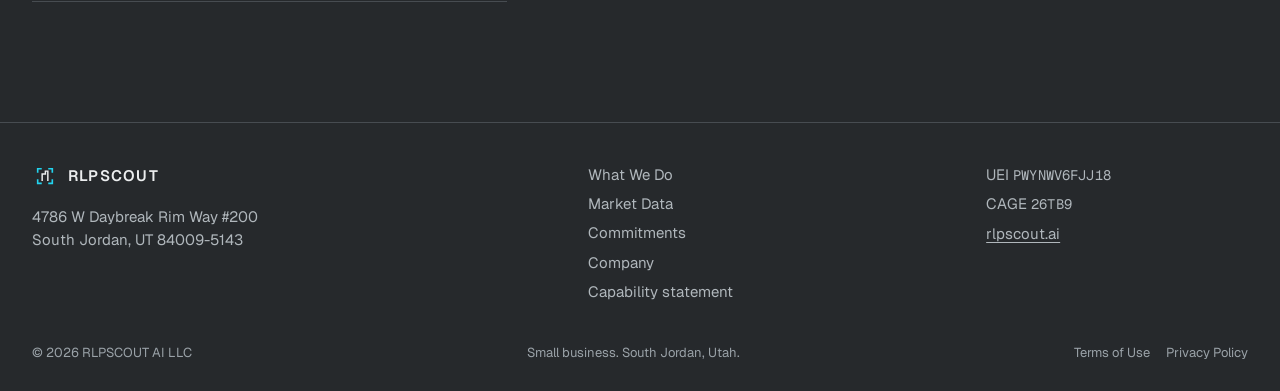
==== commit fa079cee: "Add Terms of Use and Privacy Policy pages Static terms.html and privacy.html in the site's own heade" ====
--- a/index.html
+++ b/index.html
@@ -473,6 +473,7 @@
         <div class="wrap footer-base">
           <p>© 2026 RLPSCOUT AI LLC</p>
           <p>Small business. South Jordan, Utah.</p>
+          <p class="footer-legal"><a href="terms.html">Terms of Use</a> <a href="privacy.html">Privacy Policy</a></p>
         </div>
       </footer>
     </section>
--- a/css/styles.css
+++ b/css/styles.css
@@ -573,3 +573,21 @@
   html.print-cap .cap-cols { grid-template-columns: 1.5fr 1fr; gap: 28px; }
   html.print-cap .cap-contact { text-align: right; }
 }
+
+/* Legal pages (terms.html, privacy.html) */
+.legal { padding: calc(var(--nav-h) + clamp(40px, 6vw, 72px)) 0 0; }
+.legal-wrap { max-width: 760px; }
+.legal-kicker { color: var(--cyan); font-size: 0.8125rem; text-transform: uppercase; letter-spacing: 0.08em; }
+.legal h1 { margin-top: 12px; font-size: clamp(2rem, 4vw, 3rem); letter-spacing: -0.03em; }
+.legal-updated { margin-top: 12px; color: var(--ink-3); font-size: 0.875rem; }
+.legal h2 { margin-top: 44px; font-size: 1.25rem; font-weight: 500; letter-spacing: -0.01em; }
+.legal p, .legal li { color: var(--ink-1); }
+.legal p { margin-top: 14px; max-width: 68ch; }
+.legal-updated + p { margin-top: 28px; }
+.legal ul { margin: 14px 0 0; padding-left: 1.25em; display: grid; gap: 8px; max-width: 68ch; }
+.legal strong { color: var(--ink); font-weight: 500; }
+.legal a:not(.btn) { color: var(--ink); text-decoration-color: var(--teal); text-underline-offset: 3px; }
+.legal a:not(.btn):hover { color: var(--cyan); }
+.footer-legal { display: flex; gap: 16px; }
+.footer-legal a { color: var(--ink-3); text-decoration: none; transition: color var(--t-fast) var(--ease-ui); }
+.footer-legal a:hover, .footer-legal a[aria-current="page"] { color: var(--ink); }
